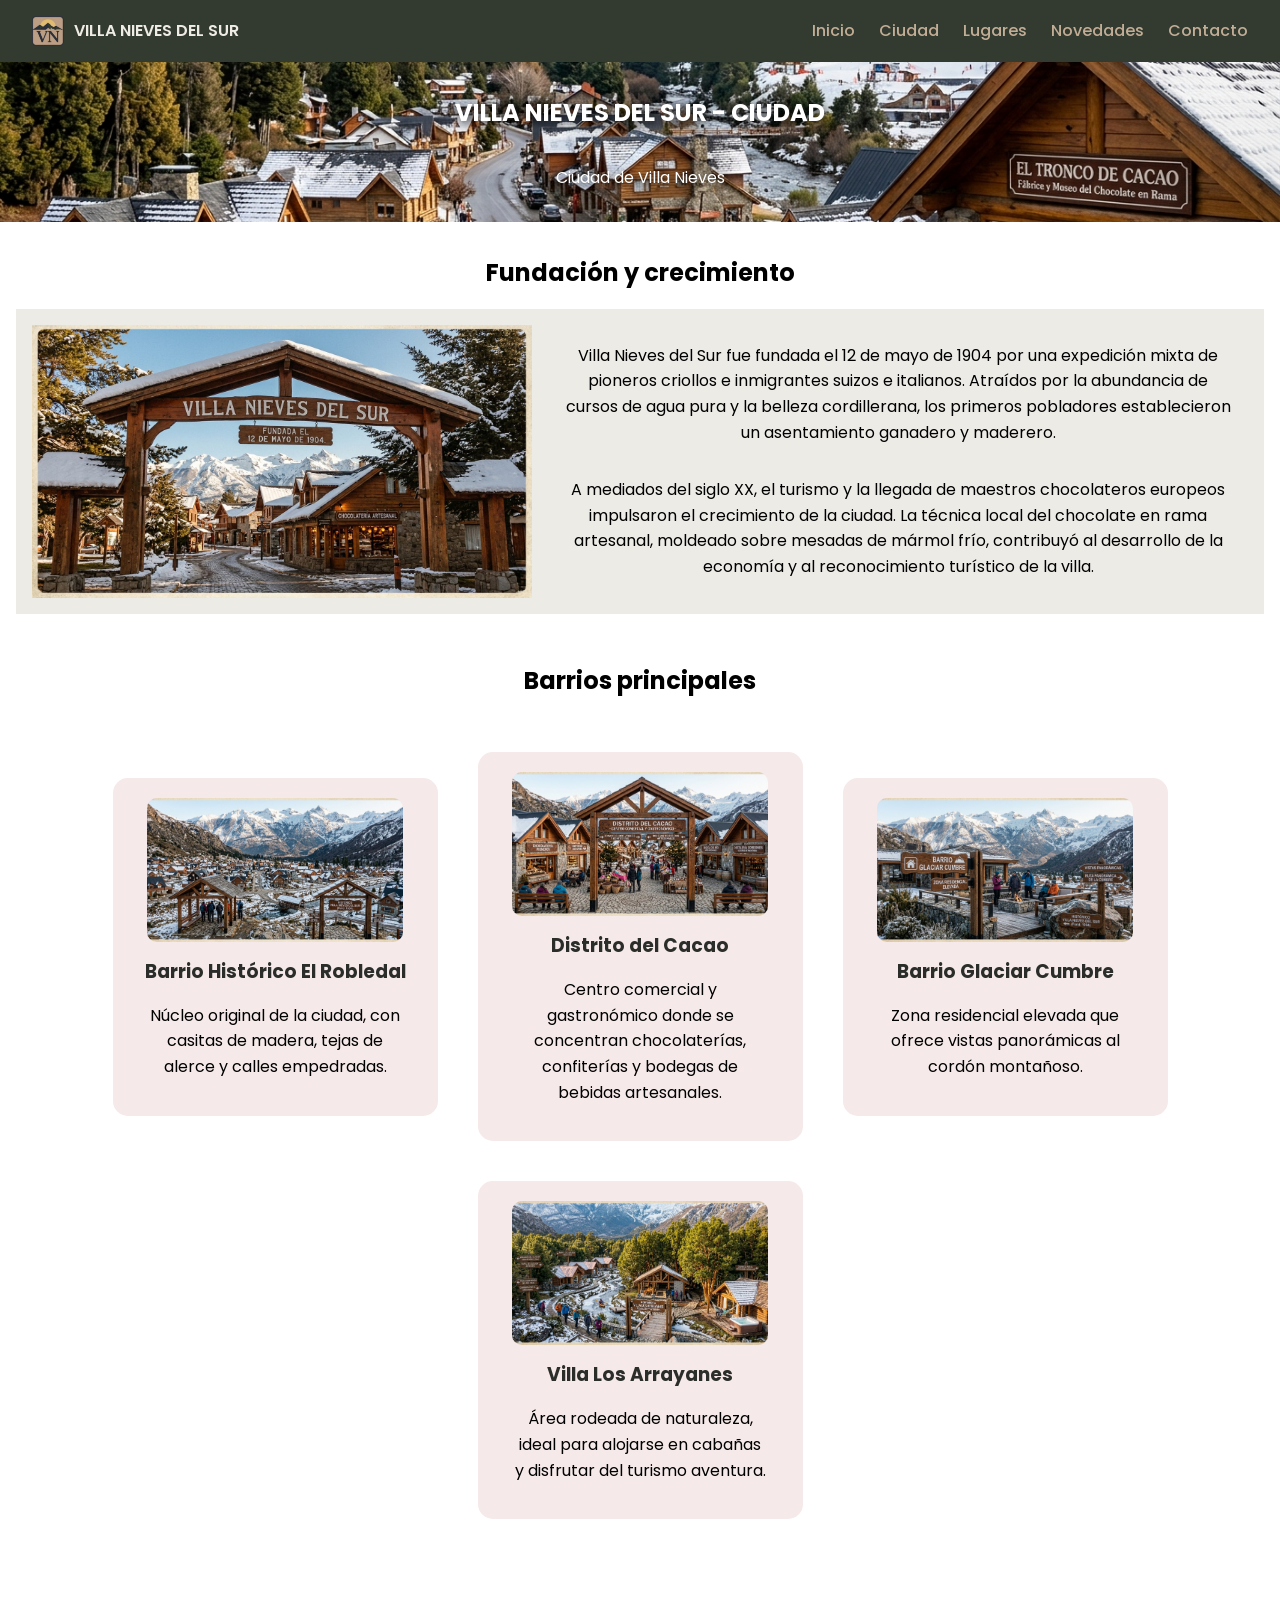
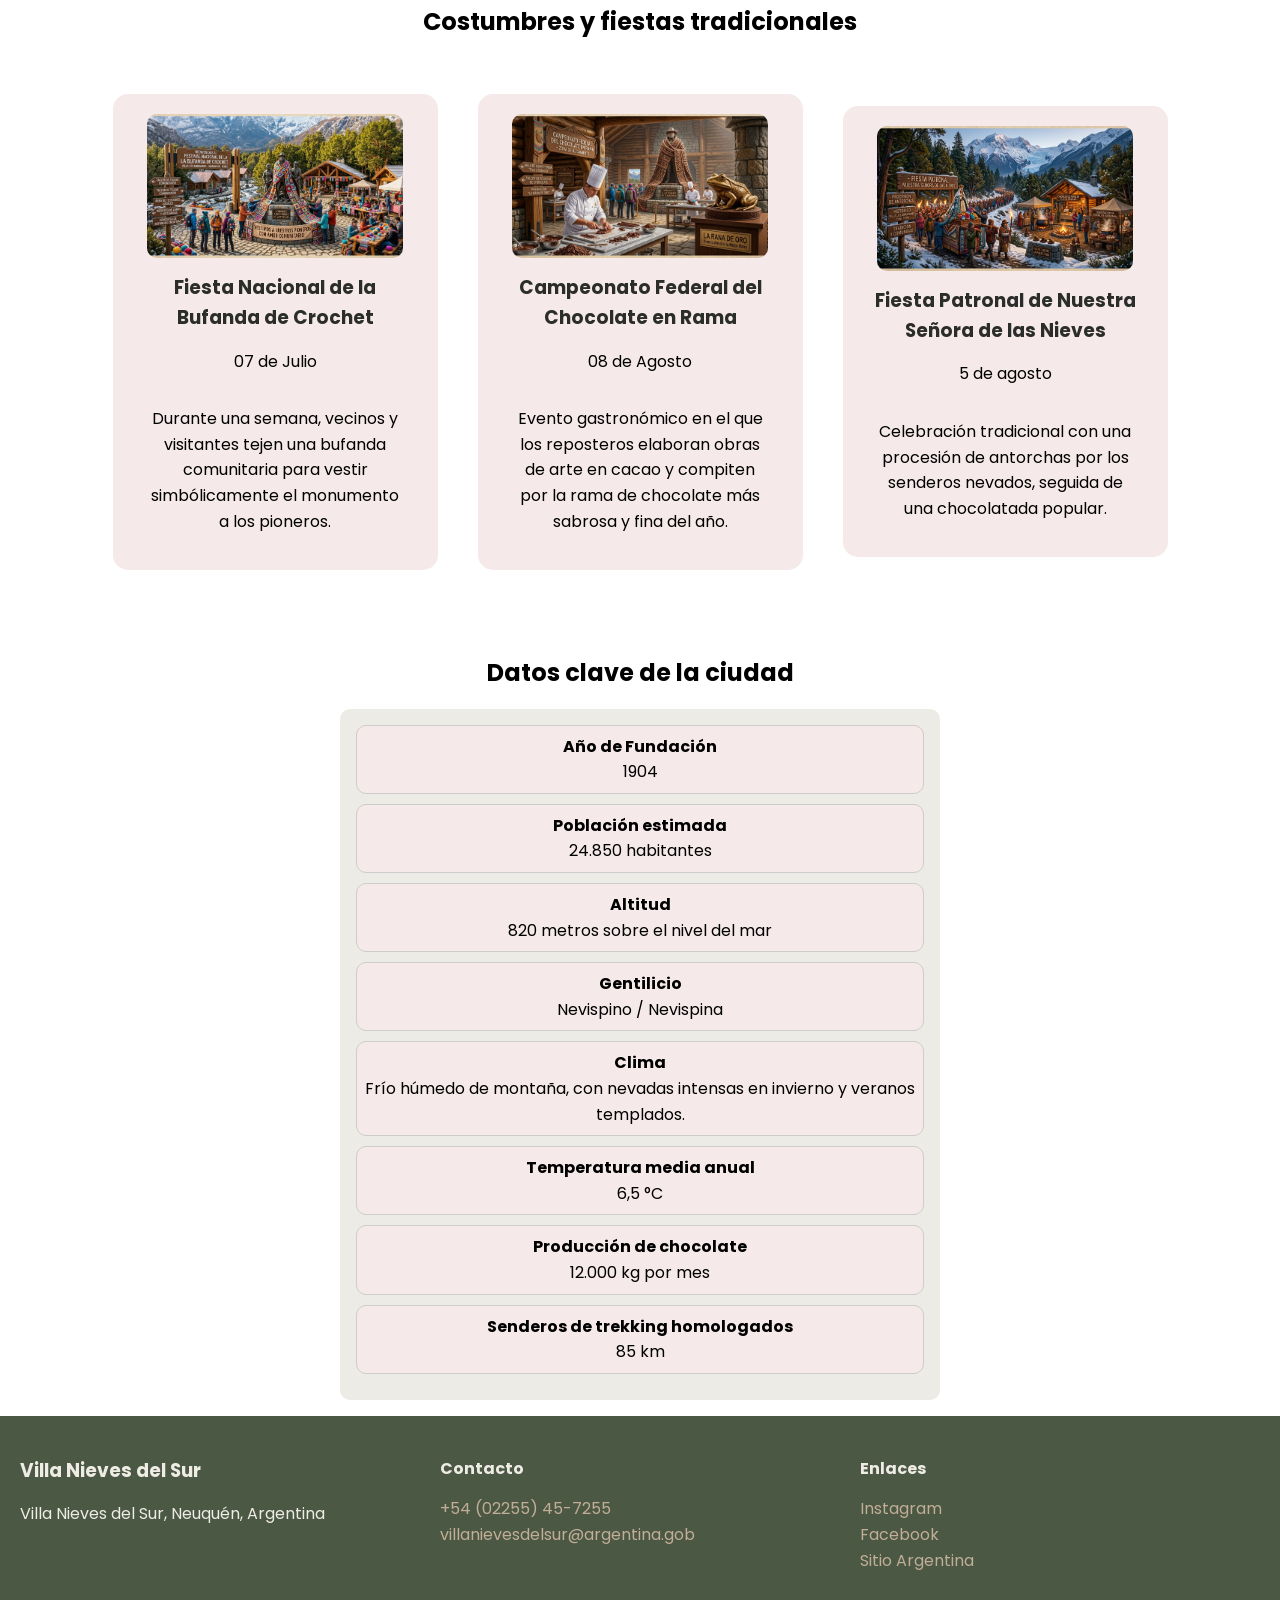
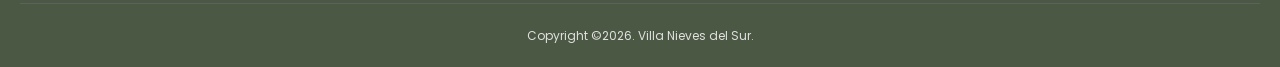
==== ciudad.html @ 4f41c204 "feat:Modifique datos de la ciudad la semantica y agregue estilos de las tarjetas" ====
<!DOCTYPE html>
<html lang="es">
<head>
    <meta charset="UTF-8">
    <meta name="viewport" content="width=device-width, initial-scale=1.0">
    <meta name="description" content="Villa Nieves del Sur">
    <link rel="stylesheet" href="css/style.css">
    <link rel="shortcut icon" href="img/villa-nieves-logo.png" type="image/x-icon">
    <title>Villa Nieves del Sur - Ciudad</title>
</head>
<body>
    <header>
        <!-- Logo container -->
        <div class="logo-container">
            <img src="img/villa-nieves-logo.png" alt="Logo oficial de Villa Nieves del Sur" class="logo-img">    
            <a href="index.html" class="logo-link">VILLA NIEVES DEL SUR</a>
        </div>
        <!--Botón para menu hamburger responsive-->
        <div class="hamburger" id="hamburger" aria-label="Abrir menú" role="button" aria-expanded="false" tabindex="0">
            <span class="bar"></span>
            <span class="bar"></span>
            <span class="bar"></span>
        </div>
        <!-- Menú navegación -->
        <nav class="nav-menu" id="nav-menu">
            <ul class="nav-items">
                <li class="nav-item"><a class="nav-link" href="index.html">Inicio</a></li>
                <li class="nav-item"><a class="nav-link" href="ciudad.html">Ciudad</a></li>
                <li class="nav-item"><a class="nav-link" href="lugares.html">Lugares</a></li>
                <li class="nav-item"><a class="nav-link" href="novedades.html">Novedades</a></li>
                <li class="nav-item"><a class="nav-link" href="contacto.html">Contacto</a></li>
            </ul>
        </nav>
    </header>
    <main>
        <section class="principal">
            <h1>VILLA NIEVES DEL SUR - CIUDAD</h1>
            <p>Ciudad de Villa Nieves</p>
        </section>
              <section id="ciudad" class="ciudad">
            <h2>Fundación y crecimiento</h2>
            <section class="slide-ciudad">
                 <img src="img/ciudad/Bienvenido-a-villa-nieves.jpeg" alt="Entrada a Villa Nieves del Sur con cartel de bienvenida y paisaje nevado de montaña">
              
                    <article class="textos-ciudad">
                        <p> Villa Nieves del Sur fue fundada el 12 de mayo de 1904
                        por una expedición mixta de pioneros criollos e
                        inmigrantes suizos e italianos. Atraídos por la
                        abundancia de cursos de agua pura y la belleza
                        cordillerana, los primeros pobladores establecieron
                        un asentamiento ganadero y maderero.
                        
                        </p>

                        <p>  A mediados del siglo XX, el turismo y la llegada de
                        maestros chocolateros europeos impulsaron el crecimiento
                        de la ciudad. La técnica local del chocolate en rama
                        artesanal, moldeado sobre mesadas de mármol frío,
                        contribuyó al desarrollo de la economía y al
                        reconocimiento turístico de la villa.
                        
                        </p>
                    </article>


            </section>
           
             
        </section>

        <section id="lugares" class="lugares">
            <h2>Barrios principales</h2>
            <section class="atractivos-container">
                    <article class="tarjeta-atractivo">
                        <img src="img/ciudad/Barrio-Historico-El-Robledal.jpeg">
                    
                                    <h3>Barrio Histórico El Robledal</h3>

                                    <p>
                                        Núcleo original de la ciudad, con casitas de madera,
                                        tejas de alerce y calles empedradas.
                                    </p>
                                    
                                </article>

                                <article class="tarjeta-atractivo">
                                    <img src="img/ciudad/Distrito-Del-Cacao.jpeg">
                                    <h3>Distrito del Cacao</h3>
                                
                                    <p>
                                        Centro comercial y gastronómico donde se concentran
                                        chocolaterías, confiterías y bodegas de bebidas
                                        artesanales.
                                    </p>
                                    
                                </article>
                                <article class="tarjeta-atractivo">
                                     <img src="img/ciudad/Barrio-Glaciar-Cumbre.jpeg">
                                                <h3>Barrio Glaciar Cumbre</h3>
                                                <p>
                                                    Zona residencial elevada que ofrece vistas
                                                    panorámicas al cordón montañoso.
                                                </p>
                                               
                                            </article>

                                            <article class="tarjeta-atractivo">
                                                <img src="img/ciudad/Villa-los-Arrayanes.jpeg">
                                                <h3>Villa Los Arrayanes</h3>
                                                <p>
                                                    Área rodeada de naturaleza, ideal para alojarse
                                                    en cabañas y disfrutar del turismo aventura.
                                                </p>
                                                
                                            </article>
            </section>

            

           
        </section>

        <section id="eventos" class="eventos">
            <h2>Costumbres y fiestas tradicionales</h2>
            <section class="atractivos-container">
                 <article class="tarjeta-atractivo">
                <img src="img/ciudad/Festival-de-la-bufanda.jpeg" alt="Fiesta de la bufanda">
                <h3>Fiesta Nacional de la Bufanda de Crochet</h3>
                <p><time datetime="2026-07">07 de Julio</time></p>
                <p>
                    Durante una semana, vecinos y visitantes tejen
                    una bufanda comunitaria para vestir simbólicamente
                    el monumento a los pioneros. </p>
                    
            </article>

            <article class="tarjeta-atractivo">
                <img src="img/ciudad/Campeonato-del-chocolate-en-rama.jpeg" alt="Campeonato Federal Del Chocolate en Rama">
                <h3>Campeonato Federal del Chocolate en Rama</h3>
                <p><time datetime="2026-08"> 08 de Agosto</time></p>
                <p>
                    Evento gastronómico en el que los reposteros
                    elaboran obras de arte en cacao y compiten por
                    la rama de chocolate más sabrosa y fina del año.
                </p>
                
            </article>

            <article class="tarjeta-atractivo">
                <img src="img/ciudad/Fiesta-Patronal-de-Nuestras-Señoras-de-las-Nieves.jpeg" alt="Fiesta Patronal de Nuestra Señora">
                <h3>Fiesta Patronal de Nuestra Señora de las Nieves</h3>
                <p><time datetime="2026-08-05">5 de agosto</time></p>
                <p>
                    Celebración tradicional con una procesión de
                    antorchas por los senderos nevados, seguida
                    de una chocolatada popular.
                </p>
                
            </article>


            </section>


           
        </section>

        <section class="datos-clave">
            <h2>Datos clave de la ciudad</h2>
            <section class="datos-container">

                     <dl class="datos">
                
                <div class="dato-importante">
                    <dt><strong>Año de Fundación</strong></dt>
                    <dd>1904</dd>
                </div>

                <div class="dato-importante">
                    <dt><strong>Población estimada</strong></dt>
                    <dd>24.850 habitantes</dd>
                </div>

                <div class="dato-importante">
                    <dt><strong>Altitud</strong></dt>
                    <dd>820 metros sobre el nivel del mar</dd>
                </div>

                <div class="dato-importante">
                 <dt><strong>Gentilicio</strong></dt>
                 <dd>Nevispino / Nevispina</dd>    
                </div>

                <div class="dato-importante">
                     <dt><strong>Clima</strong></dt>
                     <dd>Frío húmedo de montaña, con nevadas intensas
                    en invierno y veranos templados.</dd>
                </div>
                 <div class="dato-importante">
                     <dt><strong>Temperatura media anual</strong></dt>
                     <dd>6,5 °C</dd>
                 </div>

                 <div class="dato-importante">
                     <dt><strong>Producción de chocolate</strong></dt>
                     <dd>12.000 kg por mes</dd>
                 </div>
                
                 <div class="dato-importante"> 
                    <dt><strong>Senderos de trekking homologados</strong></dt>
                    <dd>85 km</dd>
                 </div>
                
            </dl>

            </section>

           
        </section>
       
    </main>
 <footer class="footer-moderno">
    <div class="footer-container">
        <!-- Columna 1: Nombre y Ubicación -->
        <div class="footer-col">
        <h3>Villa Nieves del Sur</h3>
        <p> Villa Nieves del Sur, Neuquén, Argentina</p>
        </div>

        <!-- Columna 2: Contacto -->
        <div class="footer-col">
        <h4>Contacto</h4>
        <p><a href="tel:+5402255457255">+54 (02255) 45-7255</a></p>
        <p><a href="mailto:villanievesdelsur@argentina.gob" class="btn-mail">villanievesdelsur@argentina.gob</a></p>
        </div>

        <!-- Columna 3: Enlaces externos y Redes -->
        <div class="footer-col">
        <h4>Enlaces</h4>
        <p><a href="https://www.instagram.com/villa-nieves-del-sur" target="_blank" rel="noopener noreferrer">Instagram</a></p>
        <p><a href="https://www.facebook.com/villa-nieves-del-sur" target="_blank" rel="noopener noreferrer">Facebook</a></p>
        <p><a href="https://www.argentina.gob.ar/" target="_blank" rel="noopener noreferrer">Sitio Argentina</a></p>
        </div>
    </div>

    <!-- Barra Copyright -->
    <div class="footer-bottom">
        <small class="footer-copyright">Copyright ©2026. Villa Nieves del Sur.</small>
    </div>
</footer>
    <script src="js/hamburger-menu.js"></script>
</body>
</html>
---- css/style.css ----
/* Estilos base */
@import url('https://fonts.googleapis.com/css2?family=Poppins:ital,wght@0,100;0,200;0,300;0,400;0,500;0,600;0,700;0,800;0,900;1,100;1,200;1,300;1,400;1,500;1,600;1,700;1,800;1,900&display=swap');

:root {
  /* Marca y Estructura */
  --color-primario: #4A5844;
  --header-footer-bg: #333B30;
  --header-footer-texto: #EFECE6;
  --nav-texto: #C2AD96;

  /* Fondos generales */
  --bg-principal: #F6F5F2;
  --bg-secundario: #ECEBE6;
  --bg-tarjeta-atractivo:#F5E9E9;

  /* Textos */
  --textos-primario-oscuro: #2B2D2A;
  --textos-primario-claro: #D96B27;
  --textos-secundario-oscuro: #5E615B;
  --textos-footer-gris: #E0DFDE;

  /* Colores Hover */
  --text-hover-soft: #C87D55;
  --text-hover-strong: #D96B27;
  --background-color-opacity: rgba(142, 142, 142, 0.504);

  /* Fuentes */
  --fuente-principal: 'Poppins', sans-serif;
}

* {
  margin: 0;
  padding: 0;
  box-sizing: border-box;
  scroll-behavior: smooth;
}

body {
  font-family: var(--fuente-principal);
  font-size: 16px;
  line-height: 1.6;
  margin: 0 auto;
}

a {
  text-decoration: none;
}

/* Estilos Header */
header {
  display: flex;
  flex-direction: row;
  justify-content: space-between;
  align-items: center;
  background-color: var(--header-footer-bg);
  padding: 1rem 2rem;
  color: var(--header-footer-texto);
  position: relative;
  z-index: 100;
}

.logo-container {
  display: flex;
  flex-direction: row;
  justify-content: center;
  align-items: center;
  gap: 10px;
}

.logo-img {
  max-width: 32px;
  max-height: 32px;
}

.logo-link {
  color: #EFECE6;
  font-weight: 600;
}

nav ul li {
  list-style-type: none;
}

nav ul {
  display: flex;
  flex-direction: row;
  justify-content: center;
  align-items: center;
  gap: 1.5rem;
}

.nav-link {
  color: var(--nav-texto);
  font-weight: 500;
  transition: color ease-in-out 0.3s;
}

.nav-link:hover {
  color: var(--text-hover-strong);
}

/* Botón Hamburguesa Estilos Generales */
.hamburger {
  display: none;
  flex-direction: column;
  justify-content: space-between;
  width: 30px;
  height: 21px;
  background: transparent;
  border: none;
  cursor: pointer;
  padding: 0;
  z-index: 101;
}

.hamburger .bar {
  height: 3px;
  width: 100%;
  background-color: var(--header-footer-texto);
  border-radius: 10px;
  transition: all 0.3s ease-in-out;
}

/* Estilos secciones */
section {
  padding: 1rem;
}

section h1, section h2, section p {
  text-align: center;
  padding: 1rem;
}

.principal {
  background-image: url("../img/ciudad/villa-nieves-centro.jpeg");
  background-position: center;
  background-size: cover;
  color: var(--nav-texto);
  text-align: center;
}

.principal h1, 
.principal p {
  color: #ffffff;
  text-shadow: 2px 2px 8px rgba(0, 0, 0, 0.8), 
               0px 0px 20px rgba(0, 0, 0, 0.6);
}

main img {
  max-width: 500px;
}

/* Estilos resto equipo*/

/*-------- ACA van los estilos que falten -------------*/

/*Estilos Index - Presentación*/

.presentacion-container {
  padding: 1.5rem;
  background-color: var(--bg-primario);
  border: 1px solid #ccc;
  border-radius: 10px;
  display: flex;
  flex-direction: column;
  gap: 2rem;
}

.slide-presentacion {
  display: flex;
  flex-direction: row;
  justify-content: center;
  align-items: center;
  gap: 1.5rem;
  padding:2rem;
  background-color:var(--bg-secundario);
  border-radius: 10px;
}

.textos-slide {
  width: 50%;
}

.textos-slide h3 {
  text-align:center;
  margin-top: 0;
  margin-bottom: 0.5rem;
  color: var(--nav-texto);
}
.parrafos-slide > p{
   line-height: 1.5;
  padding:5px;
  margin:0;
}

.fig-slide {
  width: 50%;
  margin: 0;
}

.imagen-slide {
  width: 100%;
  aspect-ratio: 16 / 9; /* Mantiene la imagen apaisada / 1/1 cuadrada */
  object-fit: cover;   /* Evita que la imagen se deforme */
  border-radius: 15px;
}

.tags-presentacion {
  display: flex;
  justify-content: center;
  gap: 0.5rem;
  flex-wrap: wrap;
  margin-top: 10px;
}

.tag {
  background-color: #e0f2fe;
  color: #0284c7;
  padding: 0.3rem 0.6rem;
  border-radius: 20px;
  font-size: 0.85rem;
  font-weight: bold;
}

/*Estilos Index - Atractivos*/

.atractivos-container{
  display: flex;
  flex-direction: row;
  justify-content: center;
  align-items: center;
  flex-wrap: wrap;
  padding:1rem;
}

.tarjeta-atractivo{
    display:flex;
    flex-direction: column;
    justify-content: flex-start;
    align-items: center;
    width:25%;
    min-width: 325px;
    aspect-ratio: 1/1;
    background-color:var(--bg-tarjeta-atractivo);
    margin:1.25rem;
    transition: transform 0.3s ease;
    text-align: center;
    align-content:normal;
    padding:20px;
    border-radius:15px;
}

.tarjeta-atractivo img{
  max-width: 90%;
  object-fit: cover;
  aspect-ratio: 16/9;
  margin-bottom: 15px;
  border-radius: 10px;
}

.tarjeta-atractivo h3{
  color: var(--textos-primario-oscuro);
}

.tarjeta-atractivo:hover{
    transform: scale(1.05);
    box-shadow: rgba(0, 0, 0, 0.35) 0px 5px 15px;
}

.newsletter{
  padding: 1rem;
}

.newsletter-form{
  padding:2rem;
  margin: 0 auto;
  display: flex;
  flex-direction: column;
  justify-content: center;
  align-items: center;
  background-color: var(--bg-secundario);
  max-width: 600px;
  gap: 1rem;
  border:1px solid #ccc;
  border-radius: 10px;
}

.form-news-item{
  display: flex;
    flex-direction: row;
    justify-content:space-evenly;
    align-items: center;
    width: 100%;
    gap: 1rem;

}

.form-news-item input{
  height: 32px;
  width: 70%;
  font-family: var(--fuente-principal);
}

.newsletter-form button{
  background-color: var(--text-hover-strong);
  border: 1px solid var(--text-hover-strong);
  padding: 8px 45px;
  border-radius: 4px;
  color: var(--bg-principal);
  font-family: var(--fuente-principal);
  font-size: 14px;
}


#adicional {  
  background-color: #f4f6f8;
  border-left: 5px solid #2c3e50;

  border-radius: 6px;
}

#adicional h2 {
  font-size: 16px;
  color: #7f8c8d;
  text-transform: uppercase;
}

#adicional p {
  font-size: 18px;
  color: #2c3e50;
  font-style: italic;
  line-height: 1.5;
  margin: 0;
}
/*----estilos ciudad----*/
.slide-ciudad{
  padding:1rem;
  background-color: var(--bg-secundario);
  display:flex;
  flex-direction:row;
  justify-content:center;
  align-items:center;
  gap: 1rem;
}

.datos-container{
  padding: 1rem;
  background-color: var(--bg-secundario);
  text-align: center;
  margin:0 auto;
  border-radius:10px;
  max-width: 600px;
}
.dato-importante{
  padding:0.5rem;
  background-color: var(--bg-tarjeta-atractivo);
  border: 1px solid #ccc;
  border-radius: 10px;
  margin-bottom: 10px;
}

/* ------- ESTILOS CONTACTO ------- */

.main-div-section-aside {
  display: flex;
  padding: 40px 50px 10px 50px;
  column-gap: 60px;
}

.main-title-div {
  display: flex;
  justify-content: center;
  align-items: center;
}

.main-title-div .--title {
  background-color: var(--background-color-opacity);
}

.main-div-section-aside h2 {
  color: var(--textos-primario-oscuro);
  text-align: left;
  padding: 0;
  margin-bottom: 10px;
}

.main-div-section-aside ul {
  padding-left: 35px;
}

.main-div-section-aside main {
  flex: 1;
  min-width: 0;
}

.main-div-section-aside a {
  color: var(--textos-primario-claro);
  overflow-wrap: anywhere;
}

.main-div-section-aside a:hover {
  color: var(--text-hover-soft);
}

.main-div-section-aside .aside-container {
  background-color: var(--bg-secundario);
  padding: 25px 30px;
  border-radius: 10px;
  height: fit-content;
}

.main-div-section-aside .aside-container h3 {
  font-size: 20px;
  margin-bottom: 10px;
}

.section-container {
  background-color: var(--bg-secundario);
  padding: 25px 30px;
  border-radius: 10px;
  margin-bottom: 25px;
}

.section-contacto {
  display: flex;
  justify-content: center;
  margin-bottom: 90px;
}

.section-contacto .form-wrapper {
  background-color: var(--bg-secundario);
  border-radius: 10px;
  padding: 20px 70px 50px 70px;
}

.section-contacto form {
  display: flex;
  flex-direction: column;
}

.section-contacto form label {
  font-size: 13px;
}

.section-contacto form input {
  height: 32px;
  font-family: var(--fuente-principal);
  margin-bottom: 15px;
}

.section-contacto form input:focus-visible {
  outline: none;
  border: 1px solid var(--text-hover-soft);
}

.section-contacto form textarea:focus-visible {
  outline: none;
  border: 1px solid var(--text-hover-soft);
}

.section-contacto form textarea {
  width: 100%;
  max-width: 100%;
}

.section-contacto form textarea::placeholder {
  font-family: var(--fuente-principal);
}

.section-contacto form .button-wrapper {
  display: flex;
  justify-content: center;
  margin-top: 25px;
}

.section-contacto form .button-wrapper button {
  background-color: var(--text-hover-strong);
  border: 1px solid var(--text-hover-strong);
  padding: 8px 45px;
  border-radius: 4px;
  color: var(--bg-principal);
  font-family: var(--fuente-principal);
  font-size: 14px;
}

.section-contacto form .button-wrapper button:hover {
  background-color: var(--text-hover-soft);
  border: 1px solid var(--text-hover-soft);
}


/* ----- ESTILOS FOOTER ----- */

.footer-moderno {
  background-color: var(--color-primario);
  color: var(--header-footer-texto);
  padding: 40px 20px 0 20px;
  font-family: var(--fuente-principal);
}

.footer-container {
  display: flex;
  flex-wrap: wrap;
  justify-content: space-between;
  gap: 20px;
  margin: 0 auto;
}

.footer-col {
  flex: 1;
  min-width: min(250px, 100%);
}

.footer-col a {
  overflow-wrap: anywhere;
}

.footer-col h3, .footer-col h4 {
  color: var(--header-footer-texto);
  margin-bottom: 15px;
}

.footer-col a {
  color: var(--nav-texto);
  text-decoration: none;
  transition: color 0.3s;
}

.footer-col a:hover {
  color: var(--text-hover-strong);
}

.footer-bottom {
  border-top: 1px solid var(--textos-secundario-oscuro);
  margin-top: 30px;
  padding: 20px 0;
  text-align: center;
  font-size: 0.9em;
  color: var(--textos-secundario-oscuro);
}

.footer-bottom small {
  color: var(--textos-footer-gris);
}

/* Responsive / Media queries */

@media (max-width: 768px) {

  header {
    flex-direction: row;
    justify-content: space-between;
    align-items: center;
  }

  .hamburger {
    display: flex;
  }


  /* Ocultar el menú por defecto y posicionarlo desplegable */
  .nav-menu {
    position: absolute;
    top: 100%;
    left: -100%;
    width: 100%;
    background-color: var(--header-footer-bg);
    transition: left 0.3s ease-in-out;
    box-shadow: 0 4px 6px rgba(0,0,0,0.1);
  }

  .nav-menu ul {
    flex-direction: column;
    align-items: center;
    padding: 2rem 0;
    gap: 1.5rem;
  }

  /* Mostrar menú */
  .nav-menu.active {
    left: 0;
  }

  /* Animación del botón en la cruz (X) */
  .hamburger.active .bar:nth-child(1) {
    transform: translateY(9px) rotate(45deg);
  }
  .hamburger.active .bar:nth-child(2) {
    opacity: 0;
  }
  .hamburger.active .bar:nth-child(3) {
    transform: translateY(-9px) rotate(-45deg);
  }

/*-------- ACA van los estilos que falten responsives -------------*/

  /* Estilos index - Presentación */
  .slide-presentacion {
    flex-direction: column;
  }

  .textos-slide,
  .fig-slide {
    width: 100%;
  }

  .presentacion-container {
    padding: 1rem;
  }

 /* Estilos index - Atractivos y Newsletter */

  .footer-container {
    flex-direction: column;
    justify-content: center;
    align-items: center;
    text-align: center;
  }

  .form-news-item{
    display: flex;
    flex-direction: column;
    justify-content:center;
    align-items: center;
    width: 90%;
    gap: 0.35rem;
}

  .form-news-item input{
    height: 32px;
    width: 100%;
    font-family: var(--fuente-principal);
  }

}


@media screen and (max-width: 1126px) {
  .principal.--contacto {
    padding: 0;
  }
  .main-title-div .--title {
    font-size: 10px;
  }
  .main-div-section-aside h2 {
    font-size: 18px;
    line-height: 20px;
    text-align: center;
  }
  .main-div-section-aside ul {
    font-size: 14px;
    line-height: 20px;
    padding-left: 10px;
  }

  .main-div-section-aside {
    flex-direction: column;
    justify-content: center;
    column-gap: 0;
    row-gap: 20px;
    padding-left: 20px;
    padding-right: 20px;
  }

  .main-div-section-aside .aside-container h3 {
    font-size: 18px;
    margin-bottom: 20px;
  }

  .section-contacto .form-wrapper {
    padding: 10px 30px 20px 30px;
  }

  .section-contacto h2 {
    font-size: 18px;
  }

  .aside-container {
    display: flex;
    flex-direction: column;
    align-items: center;
  }

  .aside-container h3 {
    font-size: 18px;
    line-height: 20px;
    text-align: center;
    margin-bottom: 20px;
  }

  .aside-container iframe {
    width: 100%;
    max-width: 600px;
    height: 300px;
  }
}
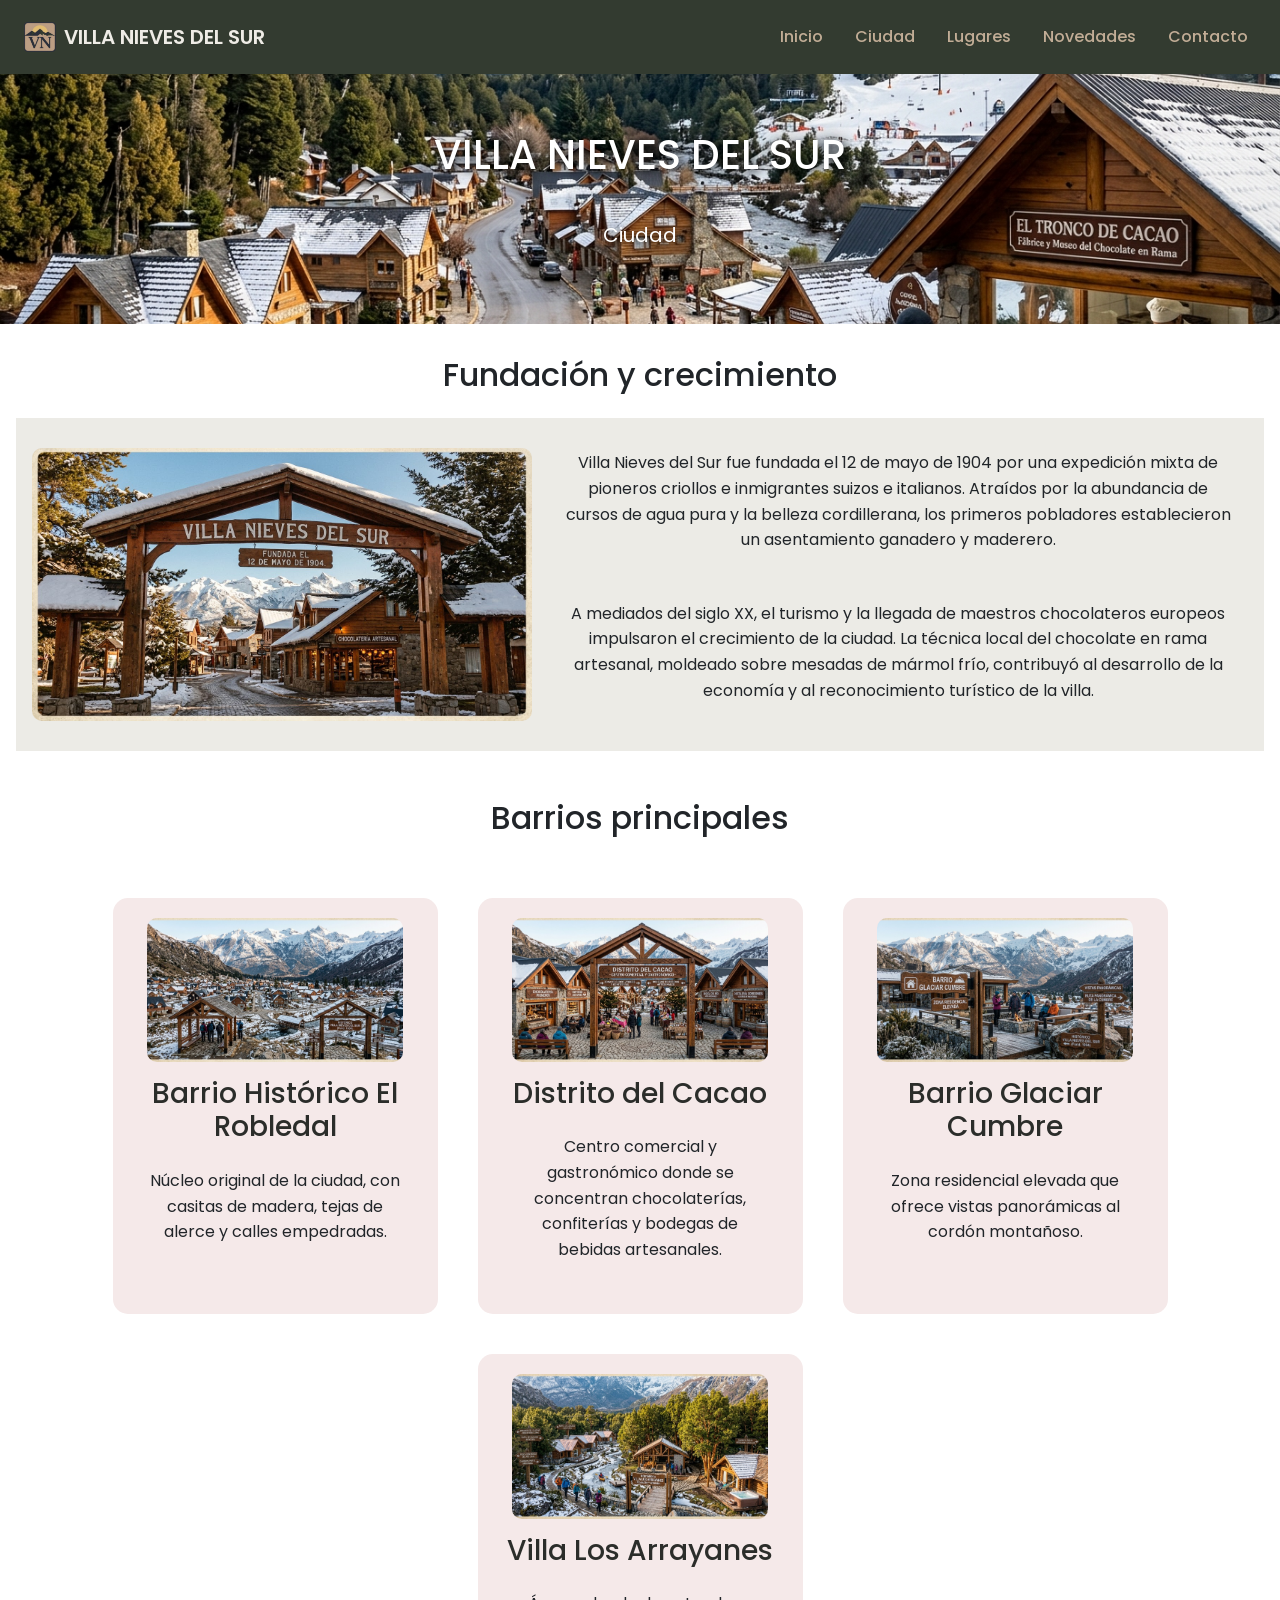
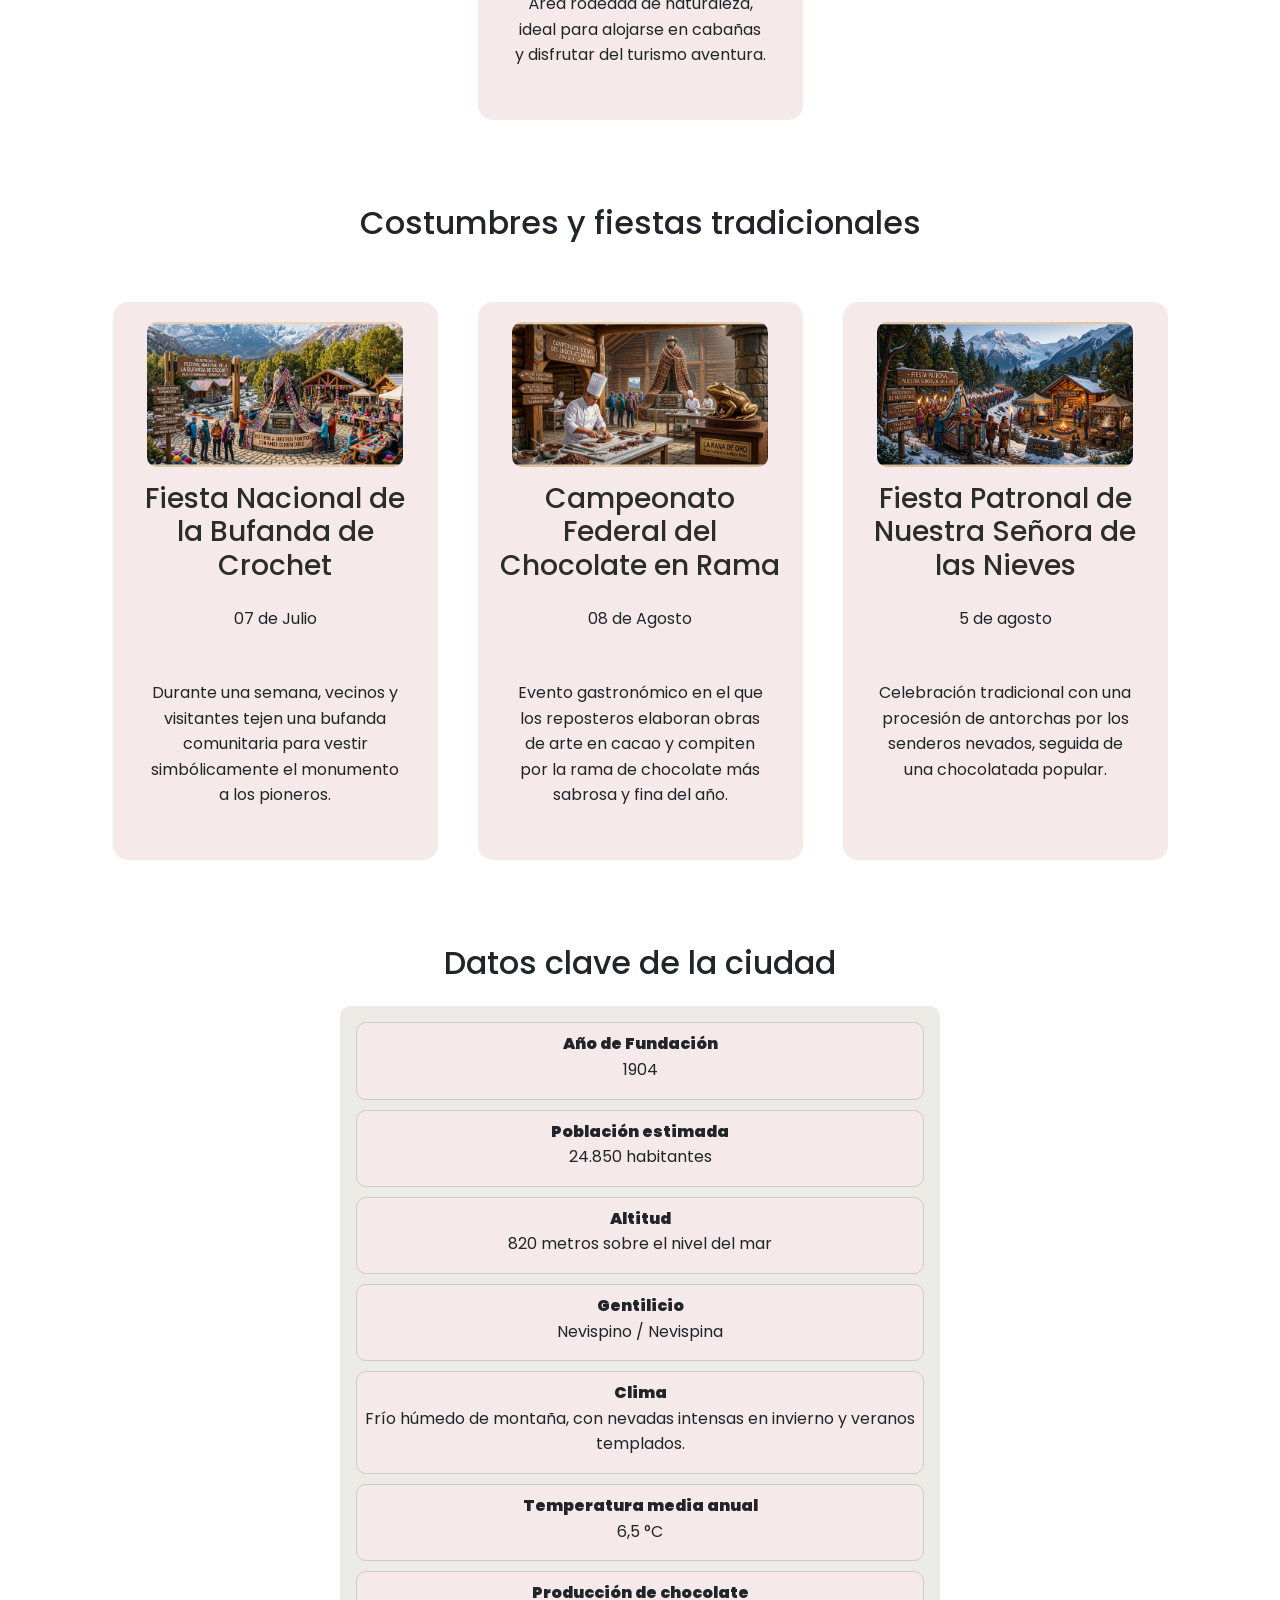
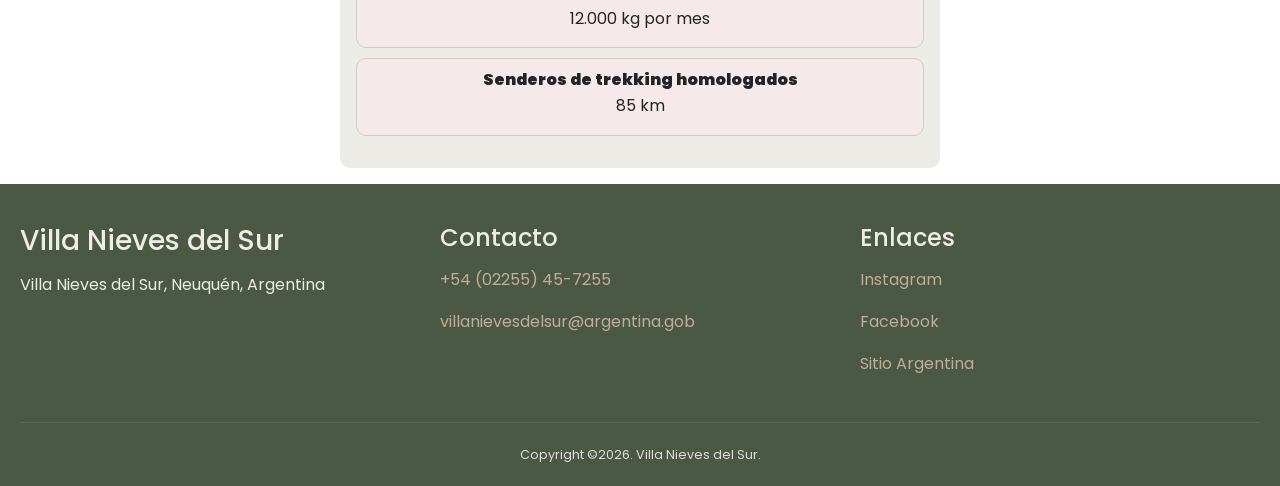
==== commit 19cb01e8: "fix/feat: 1) Se reemplaza Menú Hamburger anterior con JS utilizando Componente de Bootstrap, añadien" ====
--- a/ciudad.html
+++ b/ciudad.html
@@ -4,43 +4,52 @@
     <meta charset="UTF-8">
     <meta name="viewport" content="width=device-width, initial-scale=1.0">
     <meta name="description" content="Villa Nieves del Sur">
+    <link rel="shortcut icon" href="img/villa-nieves-logo.png" type="image/x-icon">
+    <link href="https://cdn.jsdelivr.net/npm/bootstrap@5.3.8/dist/css/bootstrap.min.css"
+    rel="stylesheet">
+    <link rel="preconnect" href="https://fonts.googleapis.com">
+    <link rel="preconnect" href="https://fonts.gstatic.com" crossorigin>
+    <link href="https://fonts.googleapis.com/css2?family=Poppins:ital,wght@0,100;0,200;0,300;0,400;0,500;0,600;0,700;0,800;0,900;1,100;1,200;1,300;1,400;1,500;1,600;1,700;1,800;1,900&display=swap" rel="stylesheet">
     <link rel="stylesheet" href="css/style.css">
-    <link rel="shortcut icon" href="img/villa-nieves-logo.png" type="image/x-icon">
     <title>Villa Nieves del Sur - Ciudad</title>
 </head>
 <body>
-    <header>
-        <!-- Logo container -->
-        <div class="logo-container">
-            <img src="img/villa-nieves-logo.png" alt="Logo oficial de Villa Nieves del Sur" class="logo-img">    
-            <a href="index.html" class="logo-link">VILLA NIEVES DEL SUR</a>
-        </div>
-        <!--Botón para menu hamburger responsive-->
-        <div class="hamburger" id="hamburger" aria-label="Abrir menú" role="button" aria-expanded="false" tabindex="0">
-            <span class="bar"></span>
-            <span class="bar"></span>
-            <span class="bar"></span>
-        </div>
-        <!-- Menú navegación -->
-        <nav class="nav-menu" id="nav-menu">
-            <ul class="nav-items">
-                <li class="nav-item"><a class="nav-link" href="index.html">Inicio</a></li>
-                <li class="nav-item"><a class="nav-link" href="ciudad.html">Ciudad</a></li>
-                <li class="nav-item"><a class="nav-link" href="lugares.html">Lugares</a></li>
-                <li class="nav-item"><a class="nav-link" href="novedades.html">Novedades</a></li>
-                <li class="nav-item"><a class="nav-link" href="contacto.html">Contacto</a></li>
-            </ul>
+    <header id="header">
+        <nav class="navbar navbar-expand-lg custom-navbar">
+            <div class="container-fluid justify-content-between align-items-center px-4 py-2">
+                
+                <a class="navbar-brand d-flex align-items-center gap-2 text-decoration-none" href="index.html">
+                    <img src="img/villa-nieves-logo.png" alt="Logo oficial de Villa Nieves del Sur" class="custom-logo-img">
+                    <span class="logo-link custom-logo-link">VILLA NIEVES DEL SUR</span>
+                </a>
+
+                <button class="navbar-toggler border-0 shadow-none" type="button" data-bs-toggle="collapse" data-bs-target="#navbarNavAltMarkup" aria-controls="navbarNavAltMarkup" aria-expanded="false" aria-label="Abrir menú">
+                    <span class="navbar-toggler-icon"></span>
+                </button>
+
+                <div class="collapse navbar-collapse flex-grow-0" id="navbarNavAltMarkup">
+                    <ul class="navbar-nav align-lg-items-center gap-lg-3 text-center py-3 py-lg-0">
+                        <li class="nav-item"><a class="nav-link custom-nav-link" href="index.html">Inicio</a></li>
+                        <li class="nav-item"><a class="nav-link custom-nav-link" href="ciudad.html">Ciudad</a></li>
+                        <li class="nav-item"><a class="nav-link custom-nav-link" href="lugares.html">Lugares</a></li>
+                        <li class="nav-item"><a class="nav-link custom-nav-link" href="novedades.html">Novedades</a></li>
+                        <li class="nav-item"><a class="nav-link custom-nav-link" href="contacto.html">Contacto</a></li>
+                    </ul>
+                </div>
+            </div>
         </nav>
     </header>
     <main>
-        <section class="principal">
-            <h1>VILLA NIEVES DEL SUR - CIUDAD</h1>
-            <p>Ciudad de Villa Nieves</p>
-        </section>
-              <section id="ciudad" class="ciudad">
-            <h2>Fundación y crecimiento</h2>
-            <section class="slide-ciudad">
-                 <img src="img/ciudad/Bienvenido-a-villa-nieves.jpeg" alt="Entrada a Villa Nieves del Sur con cartel de bienvenida y paisaje nevado de montaña">
+        <section id="principal" class="principal">
+            <div class="textos-principal">
+                <h1>VILLA NIEVES DEL SUR</h1>
+                <p>Ciudad</p>
+            </div>
+        </section>
+        <section id="ciudad" class="ciudad">
+                <h2>Fundación y crecimiento</h2>
+                <div class="slide-ciudad">
+                    <img src="img/ciudad/Bienvenido-a-villa-nieves.jpeg" alt="Entrada a Villa Nieves del Sur con cartel de bienvenida y paisaje nevado de montaña">
               
                     <article class="textos-ciudad">
                         <p> Villa Nieves del Sur fue fundada el 12 de mayo de 1904
@@ -61,16 +70,12 @@
                         
                         </p>
                     </article>
-
-
-            </section>
-           
-             
+                </div>
         </section>
 
         <section id="lugares" class="lugares">
             <h2>Barrios principales</h2>
-            <section class="atractivos-container">
+            <div class="atractivos-container">
                     <article class="tarjeta-atractivo">
                         <img src="img/ciudad/Barrio-Historico-El-Robledal.jpeg">
                     
@@ -113,109 +118,97 @@
                                                 </p>
                                                 
                                             </article>
-            </section>
-
-            
-
-           
+            </div>
+
         </section>
 
         <section id="eventos" class="eventos">
             <h2>Costumbres y fiestas tradicionales</h2>
-            <section class="atractivos-container">
-                 <article class="tarjeta-atractivo">
-                <img src="img/ciudad/Festival-de-la-bufanda.jpeg" alt="Fiesta de la bufanda">
-                <h3>Fiesta Nacional de la Bufanda de Crochet</h3>
-                <p><time datetime="2026-07">07 de Julio</time></p>
-                <p>
-                    Durante una semana, vecinos y visitantes tejen
-                    una bufanda comunitaria para vestir simbólicamente
-                    el monumento a los pioneros. </p>
-                    
-            </article>
-
-            <article class="tarjeta-atractivo">
-                <img src="img/ciudad/Campeonato-del-chocolate-en-rama.jpeg" alt="Campeonato Federal Del Chocolate en Rama">
-                <h3>Campeonato Federal del Chocolate en Rama</h3>
-                <p><time datetime="2026-08"> 08 de Agosto</time></p>
-                <p>
-                    Evento gastronómico en el que los reposteros
-                    elaboran obras de arte en cacao y compiten por
-                    la rama de chocolate más sabrosa y fina del año.
-                </p>
-                
-            </article>
-
-            <article class="tarjeta-atractivo">
-                <img src="img/ciudad/Fiesta-Patronal-de-Nuestras-Señoras-de-las-Nieves.jpeg" alt="Fiesta Patronal de Nuestra Señora">
-                <h3>Fiesta Patronal de Nuestra Señora de las Nieves</h3>
-                <p><time datetime="2026-08-05">5 de agosto</time></p>
-                <p>
-                    Celebración tradicional con una procesión de
-                    antorchas por los senderos nevados, seguida
-                    de una chocolatada popular.
-                </p>
-                
-            </article>
-
-
-            </section>
-
-
-           
+            <div class="atractivos-container">
+                <article class="tarjeta-atractivo">
+                    <img src="img/ciudad/Festival-de-la-bufanda.jpeg" alt="Fiesta de la bufanda">
+                    <h3>Fiesta Nacional de la Bufanda de Crochet</h3>
+                    <p><time datetime="2026-07">07 de Julio</time></p>
+                    <p>
+                        Durante una semana, vecinos y visitantes tejen
+                        una bufanda comunitaria para vestir simbólicamente
+                        el monumento a los pioneros. </p>
+                </article>
+
+                <article class="tarjeta-atractivo">
+                    <img src="img/ciudad/Campeonato-del-chocolate-en-rama.jpeg" alt="Campeonato Federal Del Chocolate en Rama">
+                    <h3>Campeonato Federal del Chocolate en Rama</h3>
+                    <p><time datetime="2026-08"> 08 de Agosto</time></p>
+                    <p>
+                        Evento gastronómico en el que los reposteros
+                        elaboran obras de arte en cacao y compiten por
+                        la rama de chocolate más sabrosa y fina del año.
+                    </p>
+                    
+                </article>
+
+                <article class="tarjeta-atractivo">
+                    <img src="img/ciudad/Fiesta-Patronal-de-Nuestras-Señoras-de-las-Nieves.jpeg" alt="Fiesta Patronal de Nuestra Señora">
+                    <h3>Fiesta Patronal de Nuestra Señora de las Nieves</h3>
+                    <p><time datetime="2026-08-05">5 de agosto</time></p>
+                    <p>
+                        Celebración tradicional con una procesión de
+                        antorchas por los senderos nevados, seguida
+                        de una chocolatada popular.
+                    </p>
+                </article>
+            </div>
+
         </section>
 
         <section class="datos-clave">
             <h2>Datos clave de la ciudad</h2>
-            <section class="datos-container">
-
-                     <dl class="datos">
-                
-                <div class="dato-importante">
-                    <dt><strong>Año de Fundación</strong></dt>
-                    <dd>1904</dd>
-                </div>
-
-                <div class="dato-importante">
-                    <dt><strong>Población estimada</strong></dt>
-                    <dd>24.850 habitantes</dd>
-                </div>
-
-                <div class="dato-importante">
-                    <dt><strong>Altitud</strong></dt>
-                    <dd>820 metros sobre el nivel del mar</dd>
-                </div>
-
-                <div class="dato-importante">
-                 <dt><strong>Gentilicio</strong></dt>
-                 <dd>Nevispino / Nevispina</dd>    
-                </div>
-
-                <div class="dato-importante">
-                     <dt><strong>Clima</strong></dt>
-                     <dd>Frío húmedo de montaña, con nevadas intensas
-                    en invierno y veranos templados.</dd>
-                </div>
-                 <div class="dato-importante">
-                     <dt><strong>Temperatura media anual</strong></dt>
-                     <dd>6,5 °C</dd>
-                 </div>
-
-                 <div class="dato-importante">
-                     <dt><strong>Producción de chocolate</strong></dt>
-                     <dd>12.000 kg por mes</dd>
-                 </div>
-                
-                 <div class="dato-importante"> 
-                    <dt><strong>Senderos de trekking homologados</strong></dt>
-                    <dd>85 km</dd>
-                 </div>
-                
-            </dl>
-
-            </section>
-
-           
+            <div class="datos-container">
+
+                <dl class="datos">
+                    
+                    <div class="dato-importante">
+                        <dt><strong>Año de Fundación</strong></dt>
+                        <dd>1904</dd>
+                    </div>
+
+                    <div class="dato-importante">
+                        <dt><strong>Población estimada</strong></dt>
+                        <dd>24.850 habitantes</dd>
+                    </div>
+
+                    <div class="dato-importante">
+                        <dt><strong>Altitud</strong></dt>
+                        <dd>820 metros sobre el nivel del mar</dd>
+                    </div>
+
+                    <div class="dato-importante">
+                    <dt><strong>Gentilicio</strong></dt>
+                    <dd>Nevispino / Nevispina</dd>    
+                    </div>
+
+                    <div class="dato-importante">
+                        <dt><strong>Clima</strong></dt>
+                        <dd>Frío húmedo de montaña, con nevadas intensas
+                        en invierno y veranos templados.</dd>
+                    </div>
+                    <div class="dato-importante">
+                        <dt><strong>Temperatura media anual</strong></dt>
+                        <dd>6,5 °C</dd>
+                    </div>
+
+                    <div class="dato-importante">
+                        <dt><strong>Producción de chocolate</strong></dt>
+                        <dd>12.000 kg por mes</dd>
+                    </div>
+                    
+                    <div class="dato-importante"> 
+                        <dt><strong>Senderos de trekking homologados</strong></dt>
+                        <dd>85 km</dd>
+                    </div>
+                    
+                </dl>
+            </div>
         </section>
        
     </main>
@@ -248,6 +241,6 @@
         <small class="footer-copyright">Copyright ©2026. Villa Nieves del Sur.</small>
     </div>
 </footer>
-    <script src="js/hamburger-menu.js"></script>
+<script src="https://cdn.jsdelivr.net/npm/bootstrap@5.3.8/dist/js/bootstrap.bundle.min.js"></script>
 </body>
 </html>
--- a/css/style.css
+++ b/css/style.css
@@ -7,6 +7,7 @@
   --header-footer-bg: #333B30;
   --header-footer-texto: #EFECE6;
   --nav-texto: #C2AD96;
+  --header-logo-titulo: #EFECE6;
 
   /* Fondos generales */
   --bg-principal: #F6F5F2;
@@ -47,78 +48,43 @@
 }
 
 /* Estilos Header */
+
+/* Estilos generales del header y transiciones */
 header {
-  display: flex;
-  flex-direction: row;
-  justify-content: space-between;
-  align-items: center;
-  background-color: var(--header-footer-bg);
-  padding: 1rem 2rem;
-  color: var(--header-footer-texto);
-  position: relative;
+  position: sticky;
+  top: 0;
   z-index: 100;
 }
 
-.logo-container {
-  display: flex;
-  flex-direction: row;
-  justify-content: center;
-  align-items: center;
-  gap: 10px;
-}
-
-.logo-img {
-  max-width: 32px;
-  max-height: 32px;
-}
-
-.logo-link {
-  color: #EFECE6;
-  font-weight: 600;
-}
-
-nav ul li {
-  list-style-type: none;
-}
-
-nav ul {
-  display: flex;
-  flex-direction: row;
-  justify-content: center;
-  align-items: center;
-  gap: 1.5rem;
-}
-
-.nav-link {
+/* Estilos propios para header*/
+/* Color y transición personalizada para los enlaces */
+.custom-nav-link {
   color: var(--nav-texto);
   font-weight: 500;
   transition: color ease-in-out 0.3s;
 }
 
-.nav-link:hover {
+.custom-nav-link:hover {
   color: var(--text-hover-strong);
 }
 
-/* Botón Hamburguesa Estilos Generales */
-.hamburger {
-  display: none;
-  flex-direction: column;
-  justify-content: space-between;
-  width: 30px;
-  height: 21px;
-  background: transparent;
-  border: none;
-  cursor: pointer;
-  padding: 0;
-  z-index: 101;
-}
-
-.hamburger .bar {
-  height: 3px;
-  width: 100%;
-  background-color: var(--header-footer-texto);
-  border-radius: 10px;
-  transition: all 0.3s ease-in-out;
+/* Botón Hamburger - Colocar para que contraste bien con fondos oscuros */
+.navbar-toggler-icon {
+  background-image: url("data:image/svg+xml,%3csvg xmlns='http://www.w3.org/2000/svg' viewBox='0 0 30 30'%3e%3cpath stroke='rgba(239, 236, 230, 0.75)' stroke-linecap='round' stroke-miterlimit='10' stroke-width='2' d='M4 7h22M4 15h22M4 23h22'/%3e%3c/svg%3e");
+}
+
+.custom-navbar{
+  background-color: var(--header-footer-bg); 
+  color: var(--header-footer-texto);
+}
+
+.custom-logo-img{
+  max-width: 32px; 
+  max-height: 32px;
+}
+.custom-logo-link{
+  color:var(--header-logo-titulo); 
+  font-weight: 600;
 }
 
 /* Estilos secciones */
@@ -130,6 +96,8 @@
   text-align: center;
   padding: 1rem;
 }
+
+/* Sección principal*/
 
 .principal {
   background-image: url("../img/ciudad/villa-nieves-centro.jpeg");
@@ -137,6 +105,21 @@
   background-size: cover;
   color: var(--nav-texto);
   text-align: center;
+  position: relative;
+  min-height: 250px;
+}
+
+.textos-principal {
+  position: absolute;
+  top: 50%;
+  left: 50%;
+  transform: translate(-50%, -50%);
+  width: 90%;
+  max-width: 800px;
+}
+
+.textos-principal p{
+  font-size: 1.25rem;
 }
 
 .principal h1, 
@@ -146,13 +129,29 @@
                0px 0px 20px rgba(0, 0, 0, 0.6);
 }
 
-main img {
+.slide-ciudad img, .slide-presentacion img {
   max-width: 500px;
+  border-radius: 10px;
 }
 
 /* Estilos resto equipo*/
 
 /*-------- ACA van los estilos que falten -------------*/
+
+/*Estilos Index - Carousel imagenes*/
+
+/* Dimensiones del carrusel */
+.hero-carousel {
+  height: 500px; /* Altura para pantallas grandes */
+  width: 100%;
+}
+
+/* Asegurar que los elementos internos ocupen toda la altura */
+.hero-carousel .carousel-inner,
+.hero-carousel .carousel-item {
+  height: 100%;
+}
+
 
 /*Estilos Index - Presentación*/
 
@@ -228,7 +227,7 @@
   display: flex;
   flex-direction: row;
   justify-content: center;
-  align-items: center;
+  align-items: stretch;
   flex-wrap: wrap;
   padding:1rem;
 }
@@ -292,7 +291,6 @@
     align-items: center;
     width: 100%;
     gap: 1rem;
-
 }
 
 .form-news-item input{
@@ -312,27 +310,32 @@
 }
 
 
-#adicional {  
+.adicional {  
   background-color: #f4f6f8;
   border-left: 5px solid #2c3e50;
-
+  padding:1.5rem;
   border-radius: 6px;
-}
-
-#adicional h2 {
+  text-align: center;
+}
+
+.adicional h2 {
   font-size: 16px;
   color: #7f8c8d;
   text-transform: uppercase;
-}
-
-#adicional p {
+  padding:1rem;
+  margin-bottom:5px;
+}
+
+.adicional p {
   font-size: 18px;
   color: #2c3e50;
   font-style: italic;
   line-height: 1.5;
-  margin: 0;
-}
-/*----estilos ciudad----*/
+  margin-bottom:5px;
+}
+
+/*----Estilos Ciudad----*/
+
 .slide-ciudad{
   padding:1rem;
   background-color: var(--bg-secundario);
@@ -359,6 +362,13 @@
   margin-bottom: 10px;
 }
 
+/*---Estilos novedades------*/
+.boletin-oficial {
+padding: 1rem;
+background-color: #f1b979;
+border-radius: 10px;
+}
+
 /* ------- ESTILOS CONTACTO ------- */
 
 .main-div-section-aside {
@@ -412,6 +422,10 @@
 .main-div-section-aside .aside-container h3 {
   font-size: 20px;
   margin-bottom: 10px;
+}
+
+.main-div-section-aside .aside-container iframe {
+  border: 0;
 }
 
 .section-container {
@@ -547,52 +561,12 @@
 
 @media (max-width: 768px) {
 
-  header {
-    flex-direction: row;
-    justify-content: space-between;
-    align-items: center;
-  }
-
-  .hamburger {
-    display: flex;
-  }
-
-
-  /* Ocultar el menú por defecto y posicionarlo desplegable */
-  .nav-menu {
-    position: absolute;
-    top: 100%;
-    left: -100%;
-    width: 100%;
-    background-color: var(--header-footer-bg);
-    transition: left 0.3s ease-in-out;
-    box-shadow: 0 4px 6px rgba(0,0,0,0.1);
-  }
-
-  .nav-menu ul {
-    flex-direction: column;
-    align-items: center;
-    padding: 2rem 0;
-    gap: 1.5rem;
-  }
-
-  /* Mostrar menú */
-  .nav-menu.active {
-    left: 0;
-  }
-
-  /* Animación del botón en la cruz (X) */
-  .hamburger.active .bar:nth-child(1) {
-    transform: translateY(9px) rotate(45deg);
-  }
-  .hamburger.active .bar:nth-child(2) {
-    opacity: 0;
-  }
-  .hamburger.active .bar:nth-child(3) {
-    transform: translateY(-9px) rotate(-45deg);
-  }
-
 /*-------- ACA van los estilos que falten responsives -------------*/
+
+  /* Estilos carrousel - Index */
+  .hero-carousel {
+    height: 350px; /* Altura fija en celulares */
+  }
 
   /* Estilos index - Presentación */
   .slide-presentacion {
@@ -634,7 +608,6 @@
 
 }
 
-
 @media screen and (max-width: 1126px) {
   .principal.--contacto {
     padding: 0;
@@ -693,4 +666,109 @@
     max-width: 600px;
     height: 300px;
   }
-}+}
+
+/* Estilos Lugares INI********************************/
+
+#lugares-interes .lugares-container {
+  display: flex;
+  flex-direction: column;
+  gap: 1.5rem;
+  max-width: 1100px;
+  margin: 0 auto;
+}
+
+#lugares-interes .lugares-container > figure {
+  margin: 0 auto;
+  text-align: center;
+}
+
+#lugares-interes .lugares-container > figure img {
+  display: block;
+  width: 100%;
+  max-width: 700px;
+  height: auto;
+  margin: 0 auto;
+  border-radius: 10px;
+}
+
+#lugares-interes .lugares-container figcaption,
+#gastronomia figcaption,
+#excursiones figcaption {
+  color: var(--textos-secundario-oscuro);
+  font-size: 0.9rem;
+  margin-top: 0.5rem;
+}
+
+#lugares-interes .lugares-container article {
+  background-color: var(--bg-secundario);
+  border-left: 5px solid var(--color-primario);
+  border-radius: 6px;
+  padding: 1.5rem;
+}
+
+#lugares-interes .lugares-container article h3 {
+  color: var(--textos-primario-oscuro);
+  margin-bottom: 0.5rem;
+}
+
+#lugares-interes .lugares-container article p {
+  text-align: left;
+  padding: 0.35rem 0;
+}
+
+#gastronomia .gastronomia-container,
+#excursiones .excursiones-container {
+  display: flex;
+  flex-direction: row;
+  align-items: center;
+  justify-content: center;
+  gap: 2rem;
+  max-width: 1100px;
+  margin: 0 auto;
+  background-color: var(--bg-secundario);
+  border-left: 5px solid var(--color-primario);
+  border-radius: 6px;
+  padding: 1.5rem;
+}
+
+#gastronomia .gastronomia-container ul,
+#excursiones .excursiones-container ul,
+#gastronomia .gastronomia-container figure,
+#excursiones .excursiones-container figure {
+  flex: 1;
+}
+
+#gastronomia .gastronomia-container ul,
+#excursiones .excursiones-container ul {
+  padding-left: 1.5rem;
+}
+
+#gastronomia .gastronomia-container figure,
+#excursiones .excursiones-container figure {
+  margin: 0;
+  text-align: center;
+}
+
+#gastronomia .gastronomia-container img,
+#excursiones .excursiones-container img {
+  width: 100%;
+  max-width: 500px;
+  height: auto;
+  border-radius: 10px;
+}
+
+/* Estilos Lugares FIN********************************/
+
+/*Estilos Galeria Grid*/
+.galeria-container {
+  display: grid;
+  grid-template-columns: repeat(auto-fill, minmax(250px, 1fr));
+  gap: 1rem;
+}
+
+.galeria-box img {
+  width: 100%;
+  height: auto;
+  border-radius: 10px;
+}
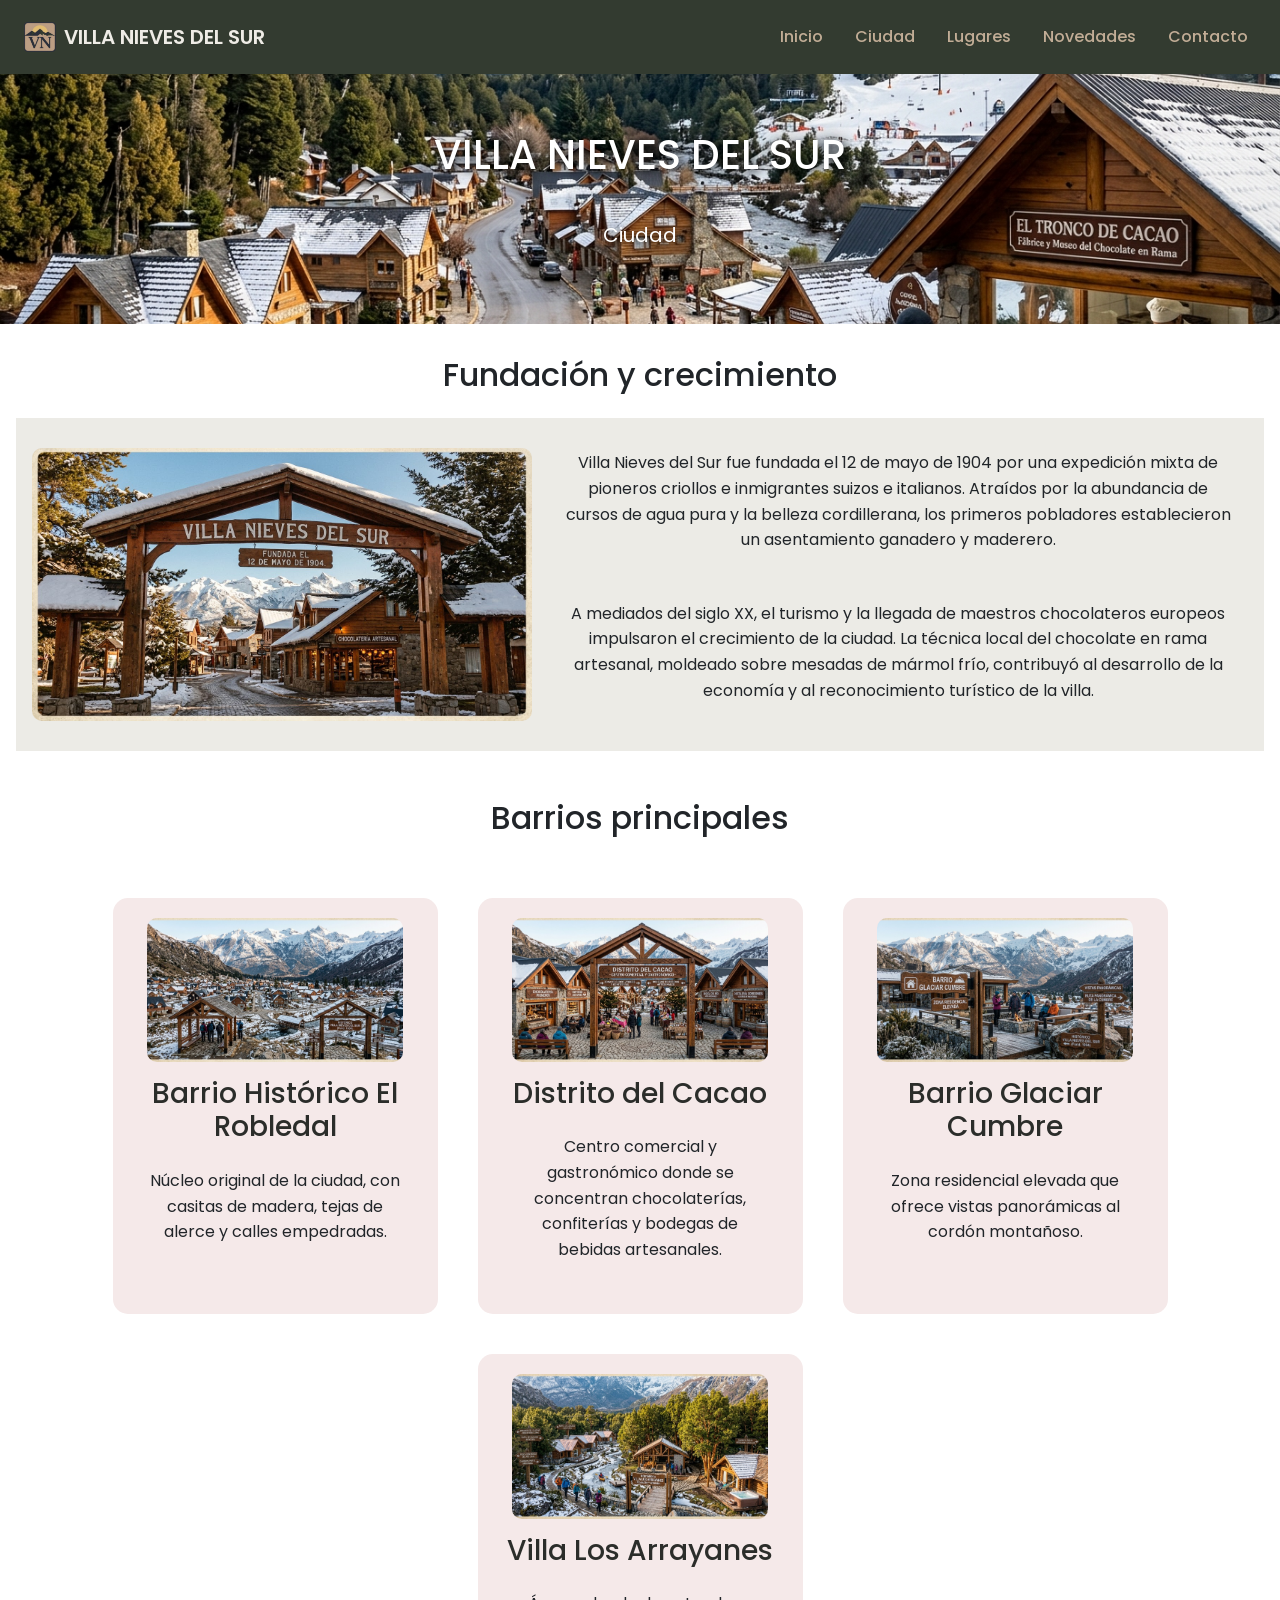
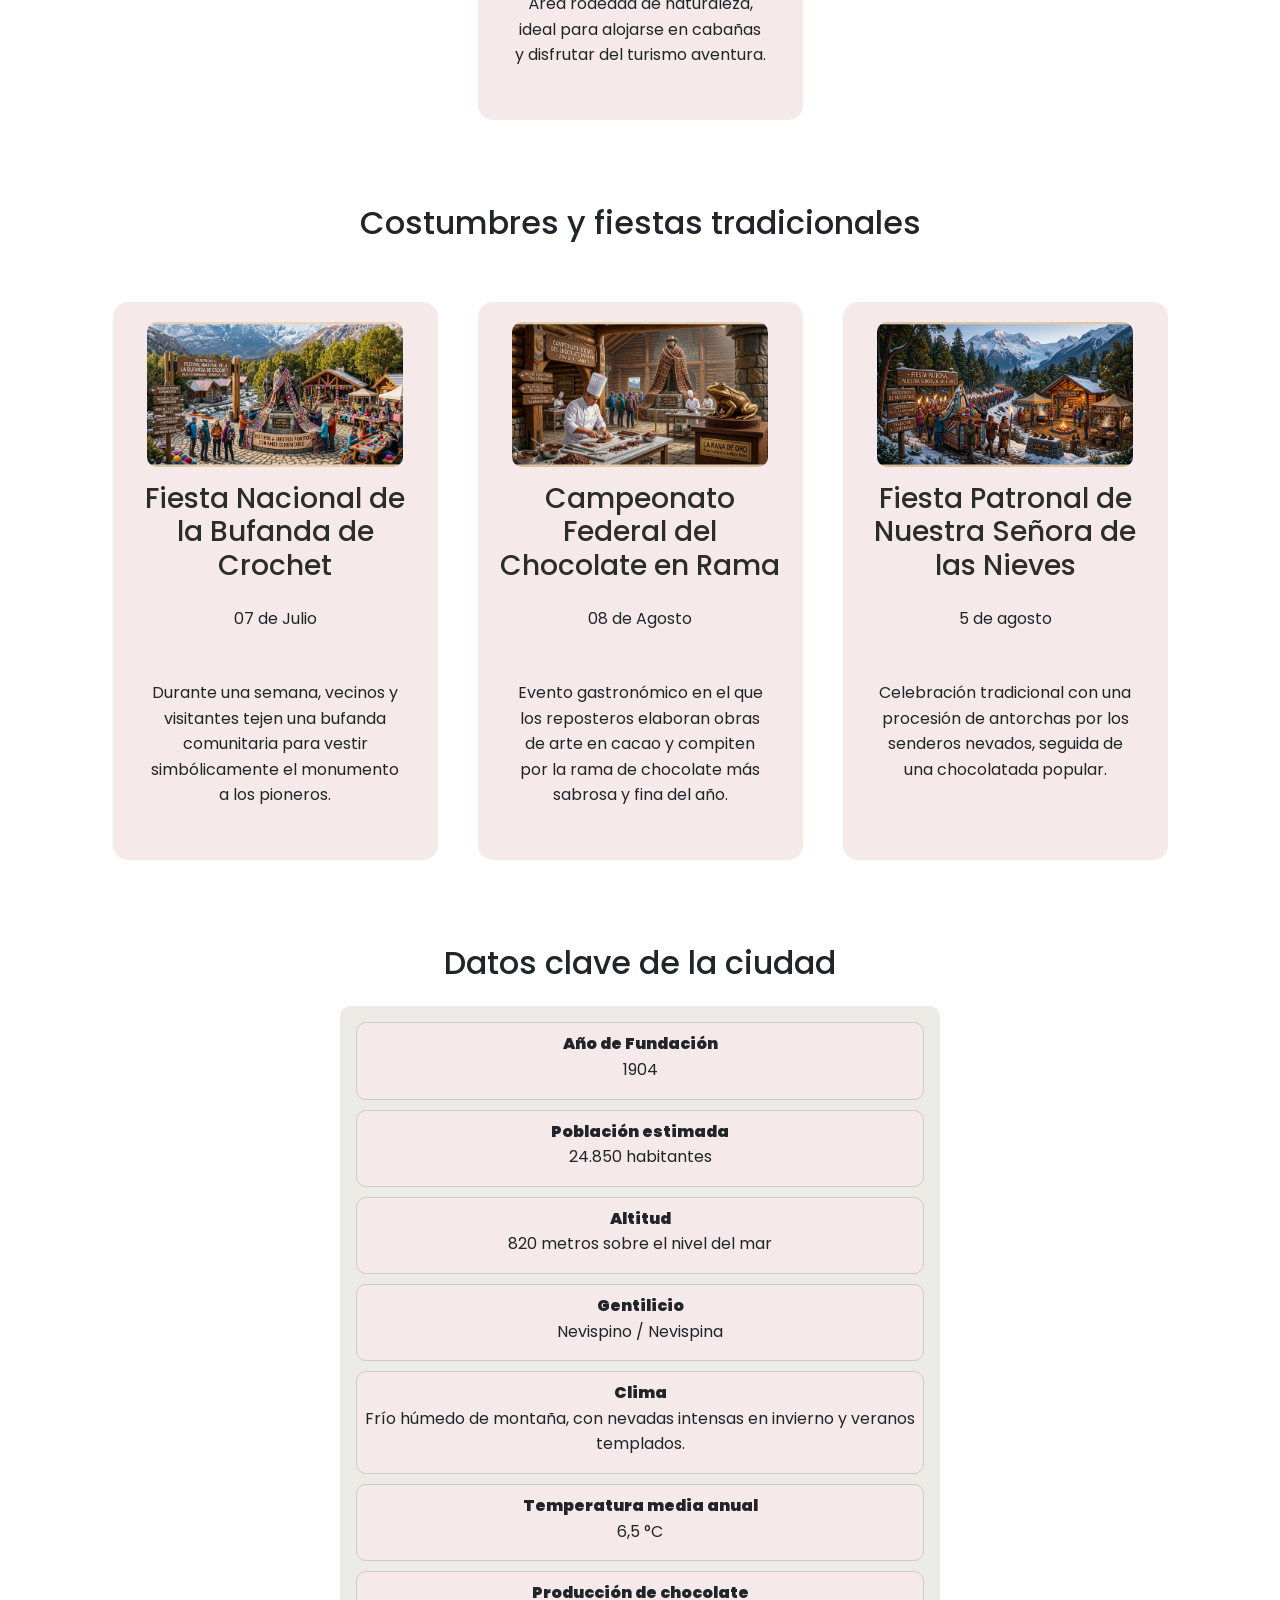
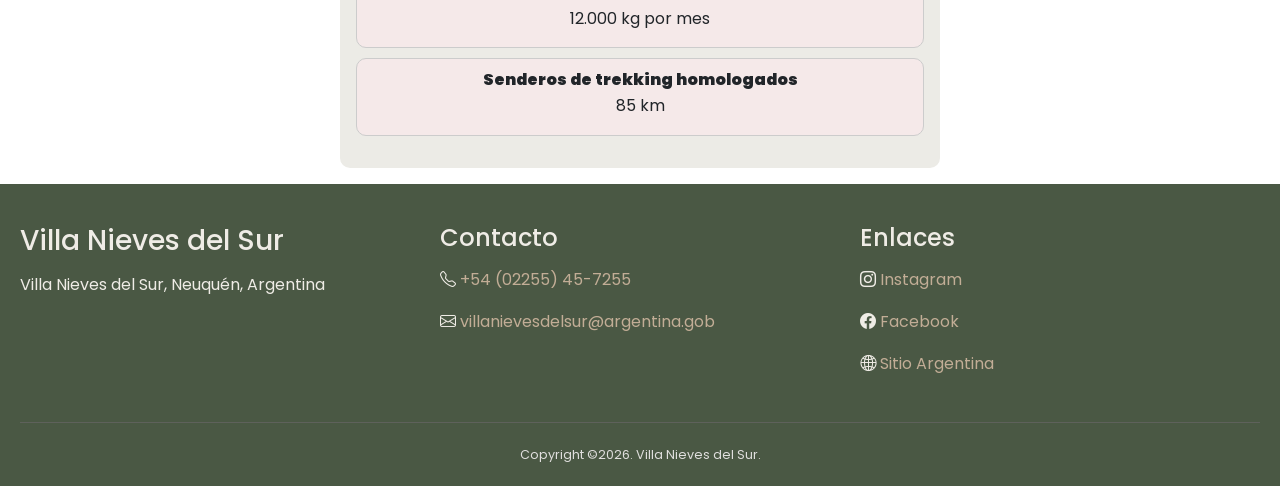
==== commit a1a2d067: "Feat: Add footer media icons" ====
--- a/ciudad.html
+++ b/ciudad.html
@@ -223,16 +223,16 @@
         <!-- Columna 2: Contacto -->
         <div class="footer-col">
         <h4>Contacto</h4>
-        <p><a href="tel:+5402255457255">+54 (02255) 45-7255</a></p>
-        <p><a href="mailto:villanievesdelsur@argentina.gob" class="btn-mail">villanievesdelsur@argentina.gob</a></p>
+        <p><i class="bi bi-telephone"></i> <a href="tel:+5402255457255">+54 (02255) 45-7255</a></p>
+        <p><i class="bi bi-envelope"></i> <a href="mailto:villanievesdelsur@argentina.gob" class="btn-mail">villanievesdelsur@argentina.gob</a></p>
         </div>
 
         <!-- Columna 3: Enlaces externos y Redes -->
         <div class="footer-col">
         <h4>Enlaces</h4>
-        <p><a href="https://www.instagram.com/villa-nieves-del-sur" target="_blank" rel="noopener noreferrer">Instagram</a></p>
-        <p><a href="https://www.facebook.com/villa-nieves-del-sur" target="_blank" rel="noopener noreferrer">Facebook</a></p>
-        <p><a href="https://www.argentina.gob.ar/" target="_blank" rel="noopener noreferrer">Sitio Argentina</a></p>
+        <p><i class="bi bi-instagram"></i> <a href="https://www.instagram.com/villa-nieves-del-sur" target="_blank" rel="noopener noreferrer">Instagram</a></p>
+        <p><i class="bi bi-facebook"></i> <a href="https://www.facebook.com/villa-nieves-del-sur" target="_blank" rel="noopener noreferrer">Facebook</a></p>
+        <p><i class="bi bi-globe2"></i> <a href="https://www.argentina.gob.ar/" target="_blank" rel="noopener noreferrer">Sitio Argentina</a></p>
         </div>
     </div>
 
--- a/css/style.css
+++ b/css/style.css
@@ -1,5 +1,6 @@
 /* Estilos base */
 @import url('https://fonts.googleapis.com/css2?family=Poppins:ital,wght@0,100;0,200;0,300;0,400;0,500;0,600;0,700;0,800;0,900;1,100;1,200;1,300;1,400;1,500;1,600;1,700;1,800;1,900&display=swap');
+@import url("https://cdn.jsdelivr.net/npm/bootstrap-icons@1.13.2/font/bootstrap-icons.min.css");
 
 :root {
   /* Marca y Estructura */
@@ -392,6 +393,7 @@
   text-align: left;
   padding: 0;
   margin-bottom: 10px;
+  font-size: 28px;
 }
 
 .main-div-section-aside ul {
@@ -412,15 +414,22 @@
   color: var(--text-hover-soft);
 }
 
-.main-div-section-aside .aside-container {
+.main-div-section-aside .aside-container .card {
   background-color: var(--bg-secundario);
   padding: 25px 30px;
   border-radius: 10px;
   height: fit-content;
 }
 
+.main-div-section-aside .card {
+  background-color: var(--bg-secundario);
+  padding: 25px 30px;
+  border-radius: 10px;
+  height: fit-content;
+}
+
 .main-div-section-aside .aside-container h3 {
-  font-size: 20px;
+  font-size: 24px;
   margin-bottom: 10px;
 }
 
@@ -435,72 +444,17 @@
   margin-bottom: 25px;
 }
 
-.section-contacto {
-  display: flex;
-  justify-content: center;
-  margin-bottom: 90px;
-}
-
-.section-contacto .form-wrapper {
+.form-wrapper {
   background-color: var(--bg-secundario);
   border-radius: 10px;
   padding: 20px 70px 50px 70px;
 }
 
-.section-contacto form {
+form {
   display: flex;
   flex-direction: column;
 }
 
-.section-contacto form label {
-  font-size: 13px;
-}
-
-.section-contacto form input {
-  height: 32px;
-  font-family: var(--fuente-principal);
-  margin-bottom: 15px;
-}
-
-.section-contacto form input:focus-visible {
-  outline: none;
-  border: 1px solid var(--text-hover-soft);
-}
-
-.section-contacto form textarea:focus-visible {
-  outline: none;
-  border: 1px solid var(--text-hover-soft);
-}
-
-.section-contacto form textarea {
-  width: 100%;
-  max-width: 100%;
-}
-
-.section-contacto form textarea::placeholder {
-  font-family: var(--fuente-principal);
-}
-
-.section-contacto form .button-wrapper {
-  display: flex;
-  justify-content: center;
-  margin-top: 25px;
-}
-
-.section-contacto form .button-wrapper button {
-  background-color: var(--text-hover-strong);
-  border: 1px solid var(--text-hover-strong);
-  padding: 8px 45px;
-  border-radius: 4px;
-  color: var(--bg-principal);
-  font-family: var(--fuente-principal);
-  font-size: 14px;
-}
-
-.section-contacto form .button-wrapper button:hover {
-  background-color: var(--text-hover-soft);
-  border: 1px solid var(--text-hover-soft);
-}
 
 
 /* ----- ESTILOS FOOTER ----- */
@@ -640,11 +594,11 @@
     margin-bottom: 20px;
   }
 
-  .section-contacto .form-wrapper {
+  .form-wrapper {
     padding: 10px 30px 20px 30px;
   }
 
-  .section-contacto h2 {
+  .contacto-title {
     font-size: 18px;
   }
 
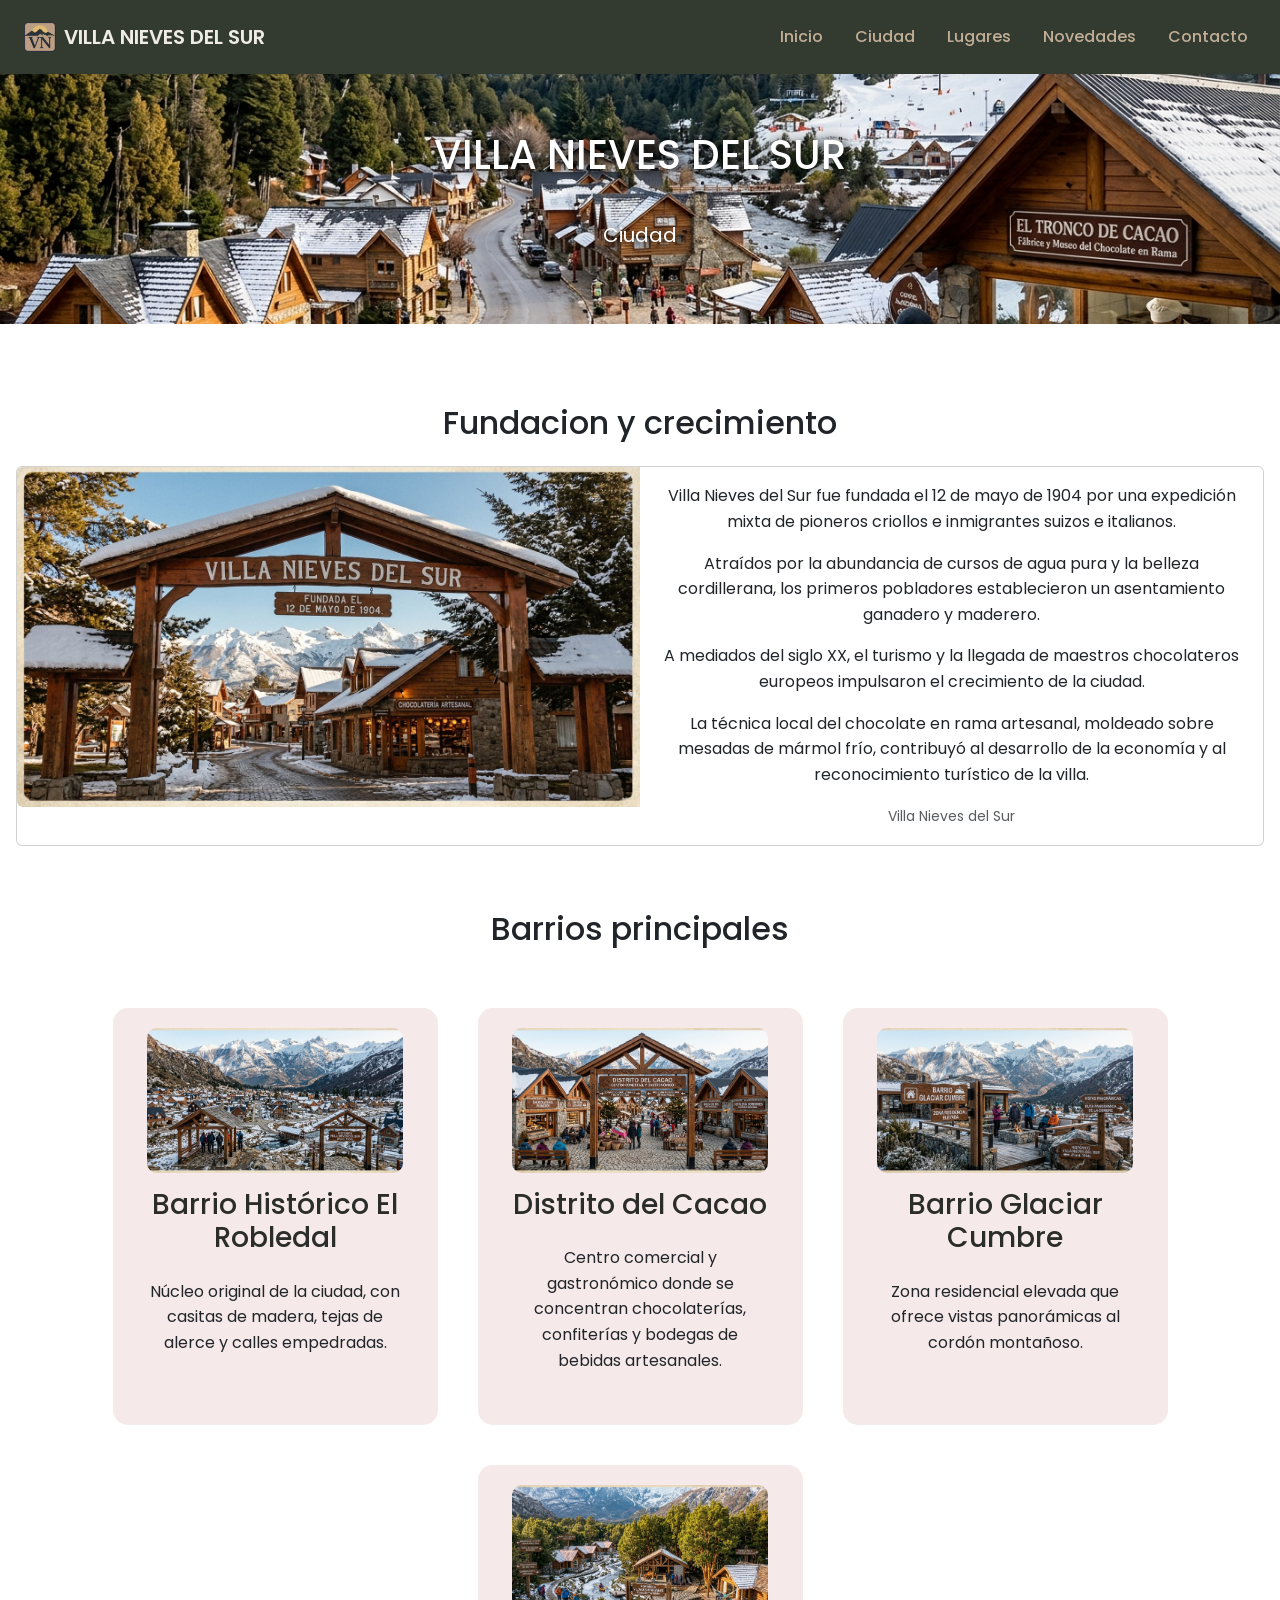
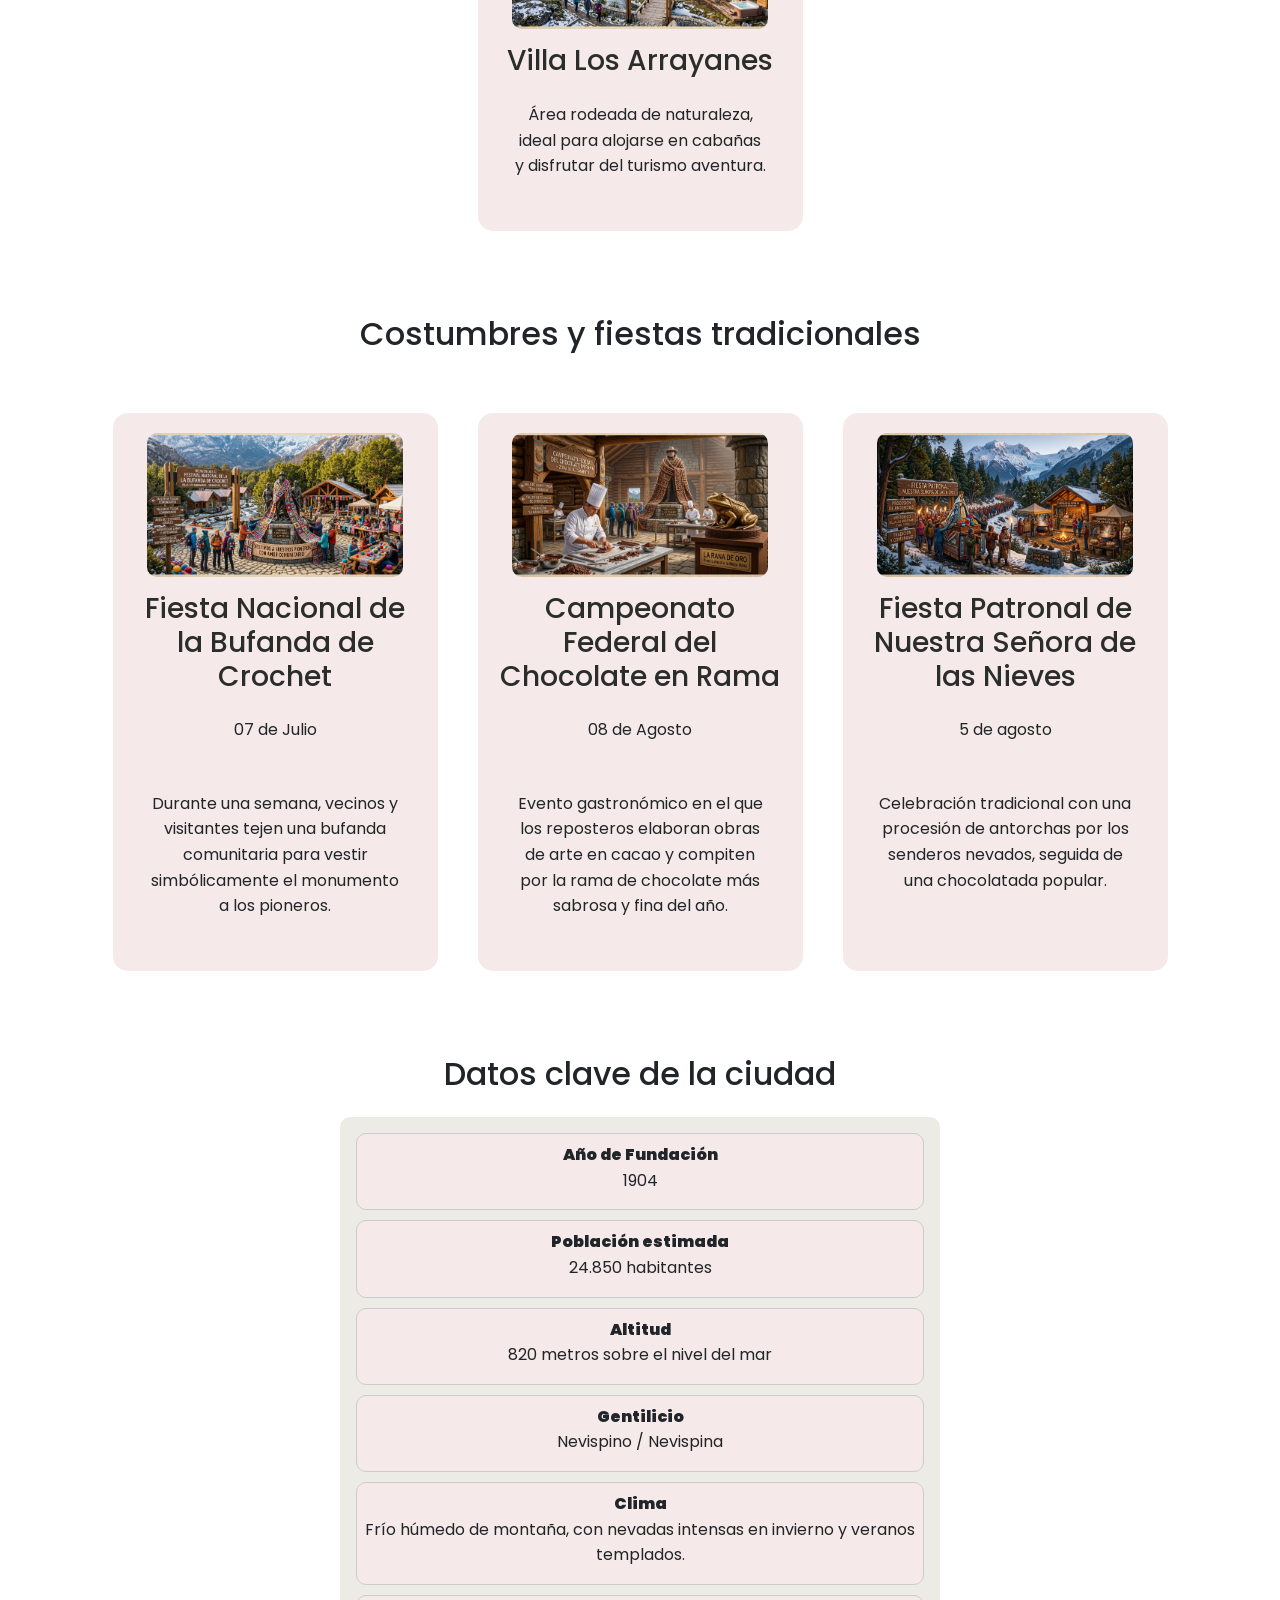
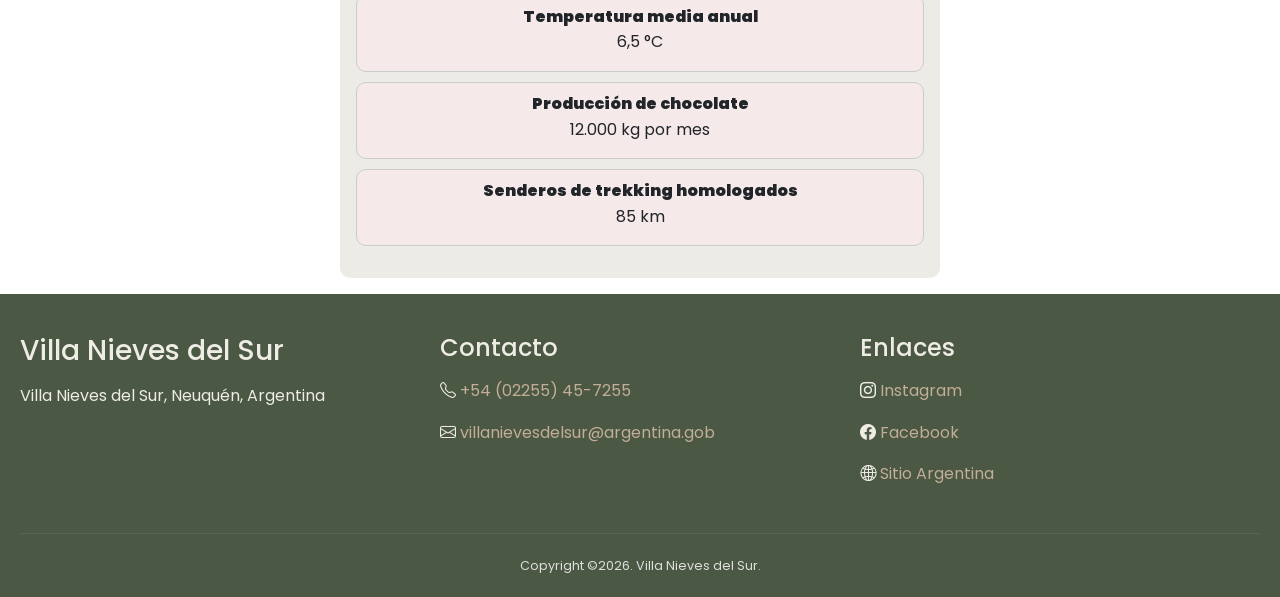
==== commit da90cfb5: "fix: se reemplaza baner principal con card de bootstrap con grillas y responsive" ====
--- a/ciudad.html
+++ b/ciudad.html
@@ -46,33 +46,39 @@
                 <p>Ciudad</p>
             </div>
         </section>
-        <section id="ciudad" class="ciudad">
-                <h2>Fundación y crecimiento</h2>
-                <div class="slide-ciudad">
-                    <img src="img/ciudad/Bienvenido-a-villa-nieves.jpeg" alt="Entrada a Villa Nieves del Sur con cartel de bienvenida y paisaje nevado de montaña">
-              
-                    <article class="textos-ciudad">
-                        <p> Villa Nieves del Sur fue fundada el 12 de mayo de 1904
+        
+             <section id="ciudad" aria-labelledby="titulo-visita" class="mt-5">
+      <h2 id="titulo-visita" class="text-center">Fundacion y crecimiento</h2>
+
+        <div class="card mb-3">
+            <div class="row g-0">
+                <div class="col-12 col-md-6">
+                <img src="img/ciudad/Bienvenido-a-villa-nieves.jpeg" alt="Entrada a la Villa Nieves" class="img-fluid rounded-start">
+                </div>
+                <div class="col-12 col-md-6">
+                    <div class="card-body d-flex flex-column justify-content-center h-100">
+                       
+                        <p class="card-text p-0">Villa Nieves del Sur fue fundada el 12 de mayo de 1904
                         por una expedición mixta de pioneros criollos e
-                        inmigrantes suizos e italianos. Atraídos por la
+                        inmigrantes suizos e italianos.</p>
+                        <p class="card-text p-0">Atraídos por la
                         abundancia de cursos de agua pura y la belleza
                         cordillerana, los primeros pobladores establecieron
-                        un asentamiento ganadero y maderero.
-                        
-                        </p>
-
-                        <p>  A mediados del siglo XX, el turismo y la llegada de
+                        un asentamiento ganadero y maderero.</p>
+                        <p class="card-text p-0">A mediados del siglo XX, el turismo y la llegada de
                         maestros chocolateros europeos impulsaron el crecimiento
-                        de la ciudad. La técnica local del chocolate en rama
+                        de la ciudad.</p>
+                        <p class="card-text p-0">  La técnica local del chocolate en rama
                         artesanal, moldeado sobre mesadas de mármol frío,
                         contribuyó al desarrollo de la economía y al
-                        reconocimiento turístico de la villa.
-                        
-                        </p>
-                    </article>
+                        reconocimiento turístico de la villa.</p>
+                        <p class="card-text p-0"><small class="text-muted">Villa Nieves del Sur</small></p>
+                    </div>
                 </div>
-        </section>
-
+            </div>
+        </div>
+
+    </section>
         <section id="lugares" class="lugares">
             <h2>Barrios principales</h2>
             <div class="atractivos-container">
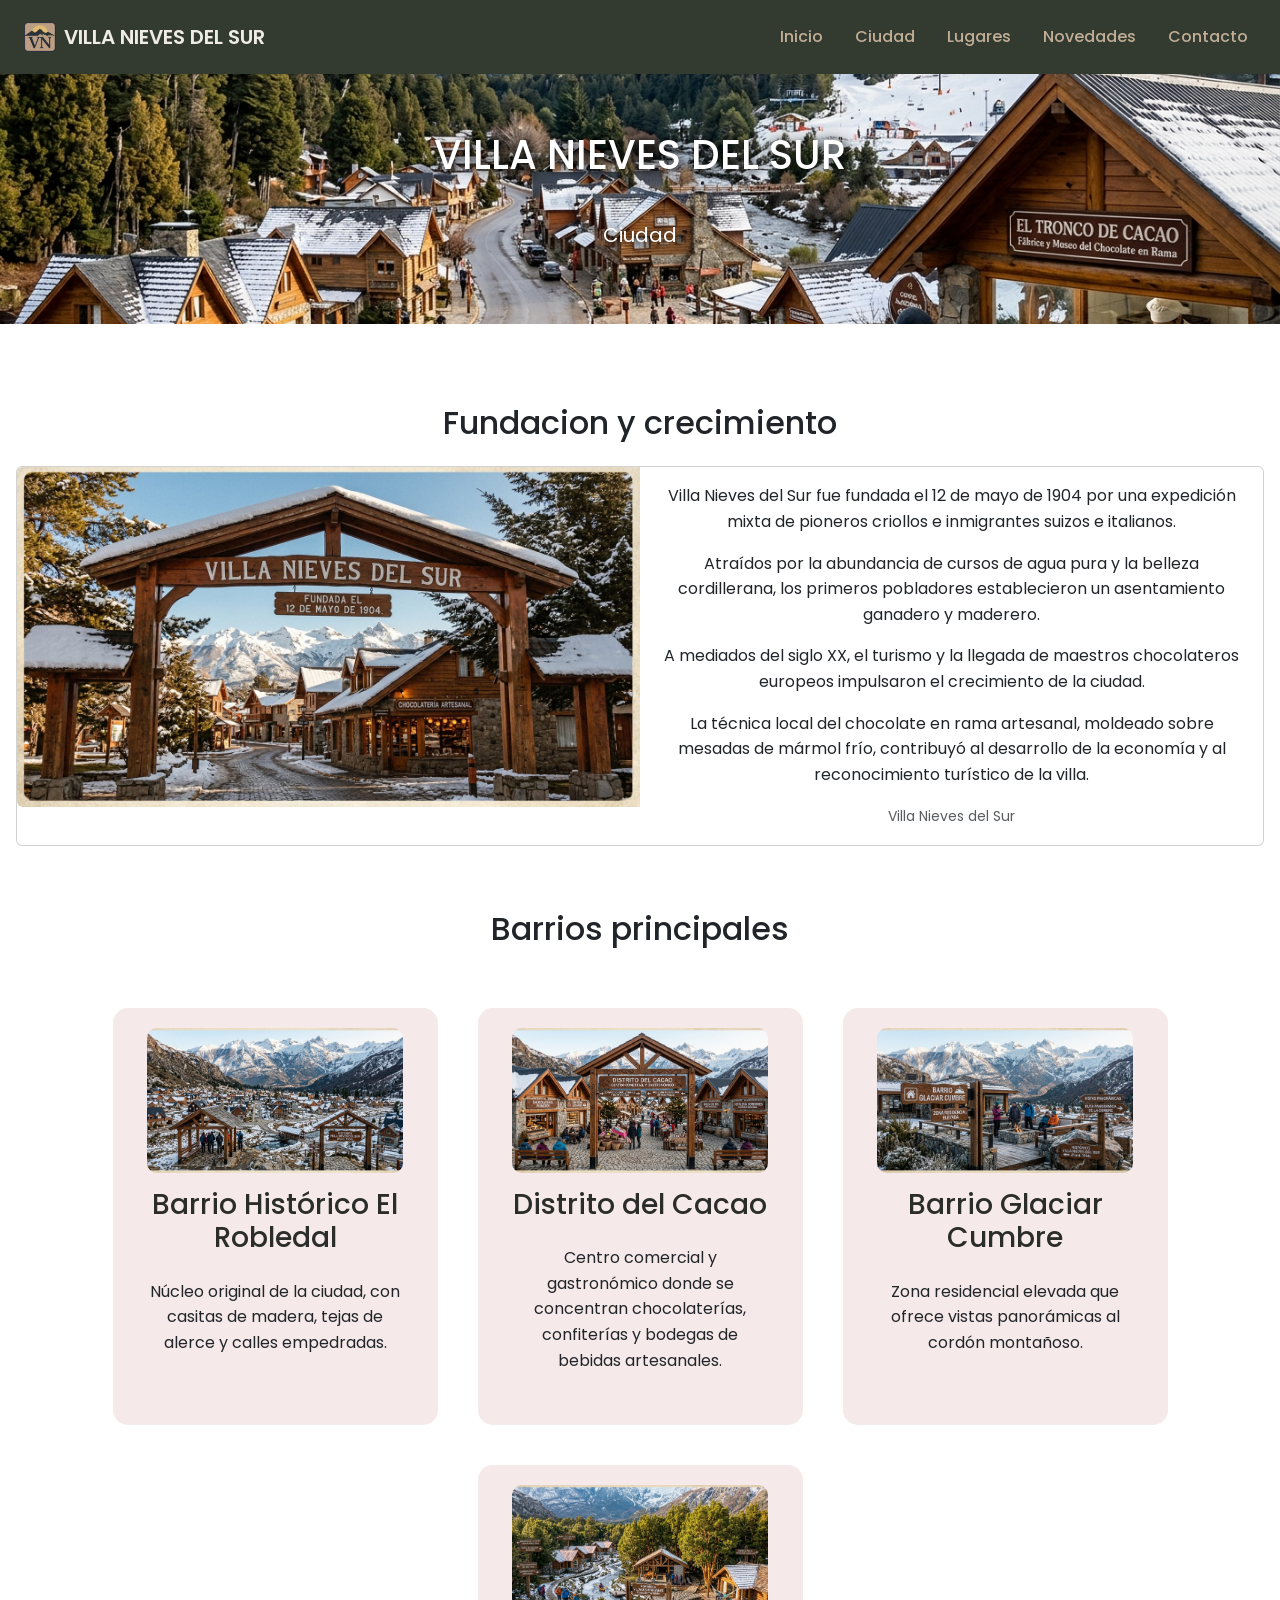
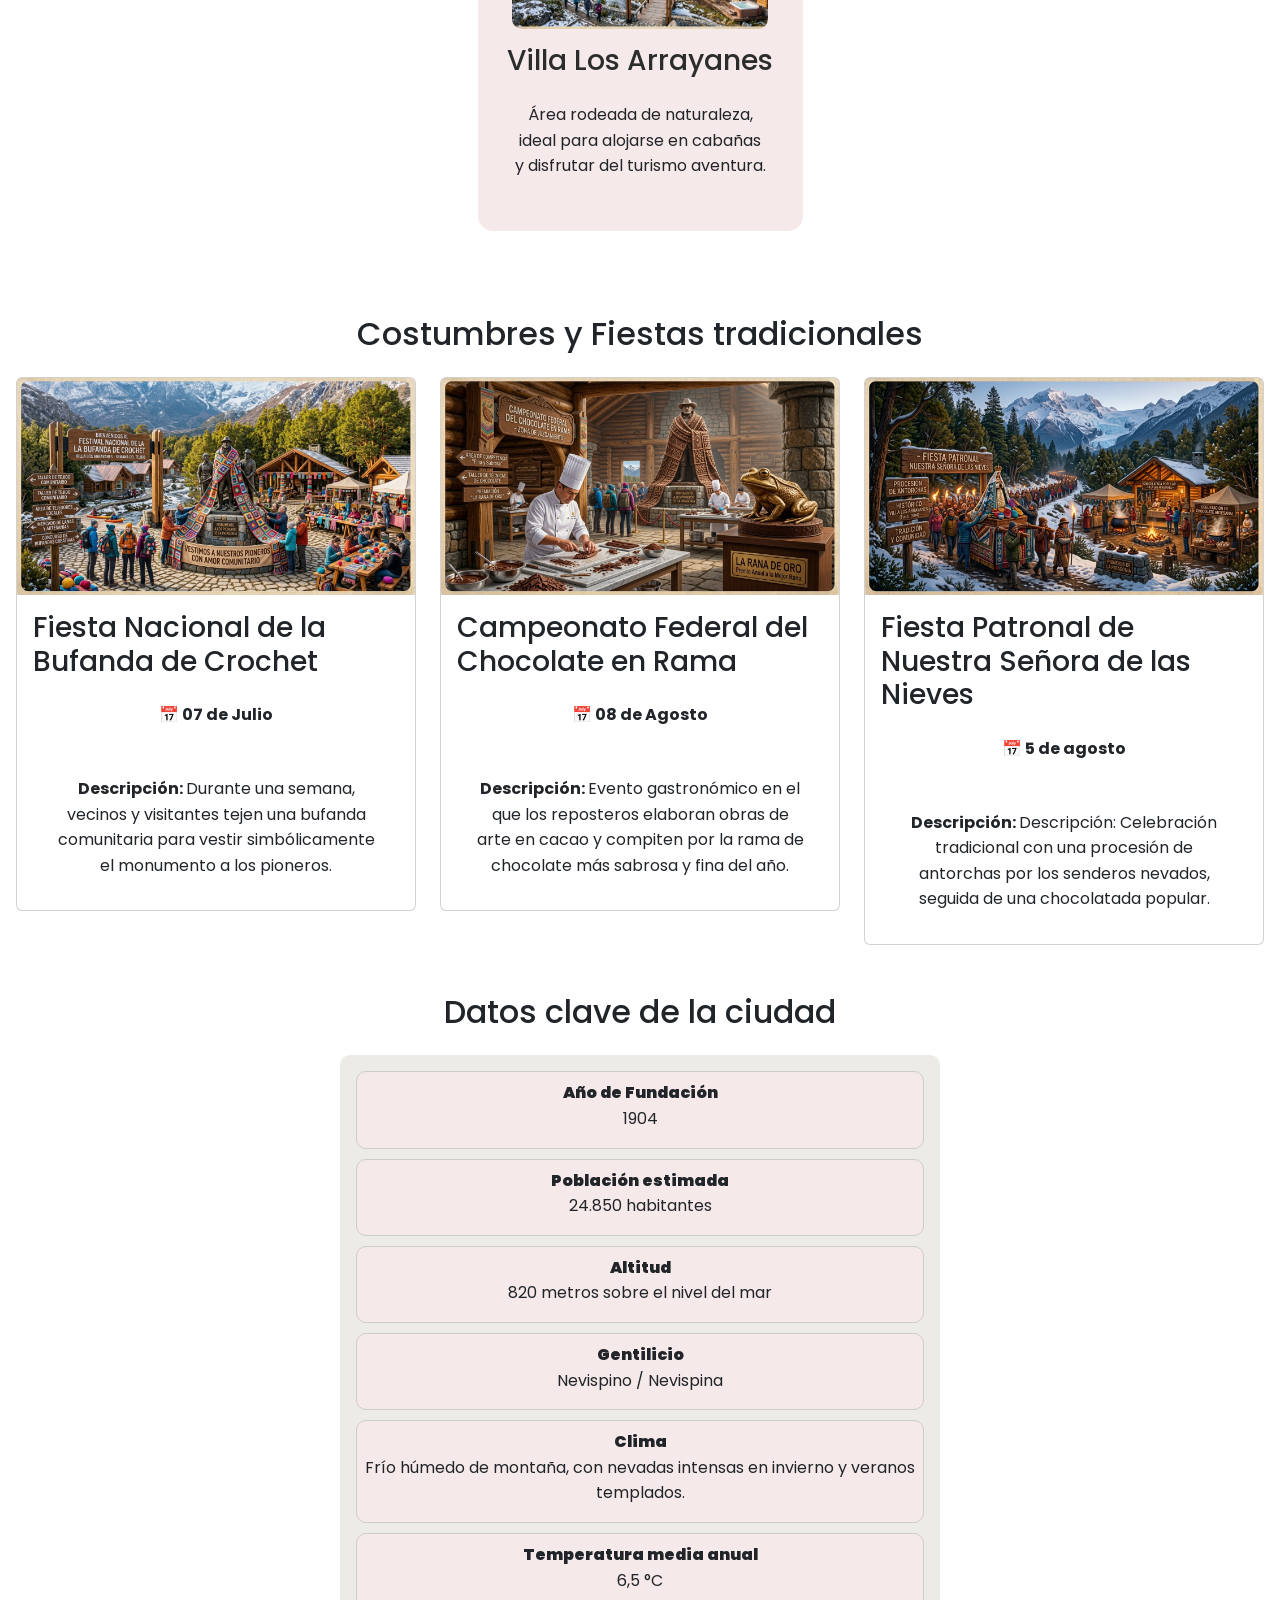
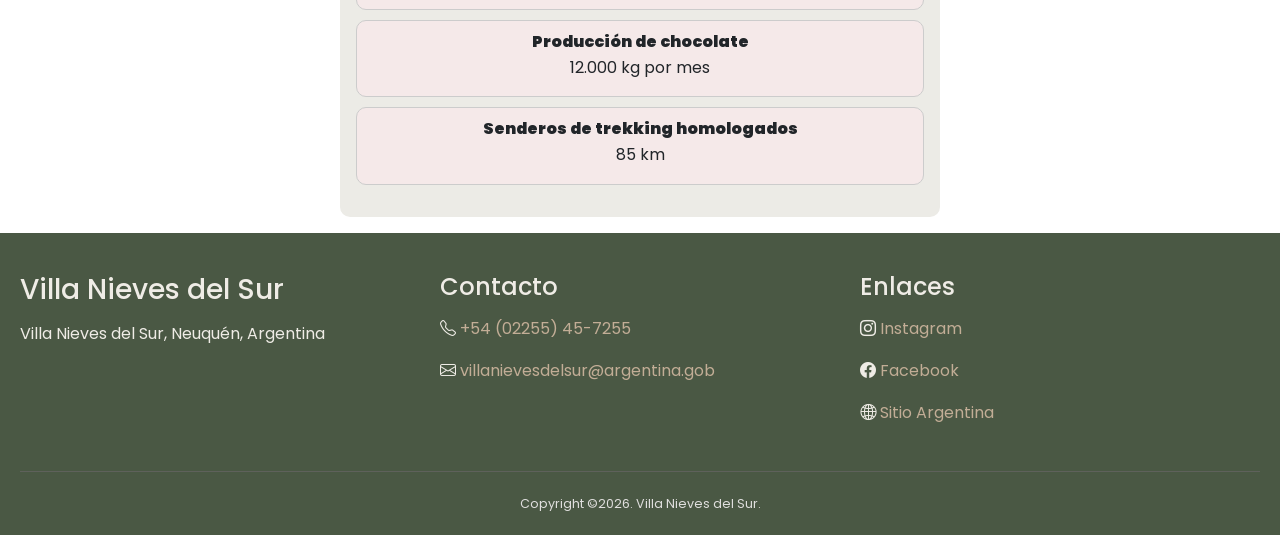
==== commit 301d130f: "fix: se reemplaza seccion de eventos con card grid bootstrap" ====
--- a/ciudad.html
+++ b/ciudad.html
@@ -127,43 +127,43 @@
             </div>
 
         </section>
-
         <section id="eventos" class="eventos">
-            <h2>Costumbres y fiestas tradicionales</h2>
-            <div class="atractivos-container">
-                <article class="tarjeta-atractivo">
-                    <img src="img/ciudad/Festival-de-la-bufanda.jpeg" alt="Fiesta de la bufanda">
-                    <h3>Fiesta Nacional de la Bufanda de Crochet</h3>
-                    <p><time datetime="2026-07">07 de Julio</time></p>
-                    <p>
-                        Durante una semana, vecinos y visitantes tejen
-                        una bufanda comunitaria para vestir simbólicamente
-                        el monumento a los pioneros. </p>
-                </article>
-
-                <article class="tarjeta-atractivo">
-                    <img src="img/ciudad/Campeonato-del-chocolate-en-rama.jpeg" alt="Campeonato Federal Del Chocolate en Rama">
-                    <h3>Campeonato Federal del Chocolate en Rama</h3>
-                    <p><time datetime="2026-08"> 08 de Agosto</time></p>
-                    <p>
-                        Evento gastronómico en el que los reposteros
-                        elaboran obras de arte en cacao y compiten por
-                        la rama de chocolate más sabrosa y fina del año.
-                    </p>
-                    
-                </article>
-
-                <article class="tarjeta-atractivo">
-                    <img src="img/ciudad/Fiesta-Patronal-de-Nuestras-Señoras-de-las-Nieves.jpeg" alt="Fiesta Patronal de Nuestra Señora">
-                    <h3>Fiesta Patronal de Nuestra Señora de las Nieves</h3>
-                    <p><time datetime="2026-08-05">5 de agosto</time></p>
-                    <p>
-                        Celebración tradicional con una procesión de
-                        antorchas por los senderos nevados, seguida
-                        de una chocolatada popular.
-                    </p>
-                </article>
-            </div>
+             <h2>Costumbres y Fiestas tradicionales </h2>
+             <div class="row row-cols-1 row-cols-md-3 g-4">
+                    <div class="col">
+                        <div class="card">
+                        <img src="img/ciudad/Festival-de-la-bufanda.jpeg" class="card-img-top" alt="Fiesta de la Bufanda">
+                        <div class="card-body">
+                            <h3 class="card-title">Fiesta Nacional de la Bufanda de Crochet</h3>
+                            <p class="card-text"><strong><time datetime="2026-07">📅 07 de Julio</time></strong> </p>
+                            <p class="card-text"><strong> Descripción: </strong>  Durante una semana, vecinos y visitantes tejen
+                        una bufanda comunitaria para vestir simbólicamente el monumento a los pioneros.</p>
+                        </div>
+                        </div>
+                    </div>
+                    <div class="col">
+                        <div class="card">
+                        <img src="img/ciudad/Campeonato-del-chocolate-en-rama.jpeg" class="card-img-top" alt="Campeonato Federal Del Chocolate en Rama">
+                        <div class="card-body">
+                            <h3 class="card-title">Campeonato Federal del Chocolate en Rama</h3>
+                            <p class="card-text"><strong><time datetime="2026-08">📅 08 de Agosto</time></strong> </p>
+                            <p class="card-text"><strong> Descripción: </strong> Evento gastronómico en el que los reposteros
+                               elaboran obras de arte en cacao y compiten por la rama de chocolate más sabrosa y fina del año. </p>
+                        </div>
+                        </div>
+                    </div>
+                    <div class="col">
+                        <div class="card">
+                        <img src="img/ciudad/Fiesta-Patronal-de-Nuestras-Señoras-de-las-Nieves.jpeg" class="card-img-top" alt="Fiesta Patronal de Nuestra Señora">
+                        <div class="card-body">
+                            <h3 class="card-title">Fiesta Patronal de Nuestra Señora de las Nieves</h3>
+                            <p class="card-text"><strong><time datetime="2026-08-05">📅 5 de agosto</time></strong> </p>
+                            <p class="card-text"><strong> Descripción: </strong> Descripción: </strong>  Celebración tradicional con una procesión de
+                               antorchas por los senderos nevados, seguida de una chocolatada popular.</p>
+                        </div>
+                        </div>
+                    </div>
+                </div>
 
         </section>
 
--- a/css/style.css
+++ b/css/style.css
@@ -250,6 +250,16 @@
     border-radius:15px;
 }
 
+.presentacion .card,
+.presentacion .tarjeta-atractivo {
+  background-color: var(--bg-secundario);
+}
+
+.presentacion .card-body,
+.presentacion .tarjeta-atractivo {
+  text-align: center;
+}
+
 .tarjeta-atractivo img{
   max-width: 90%;
   object-fit: cover;
@@ -625,9 +635,6 @@
 /* Estilos Lugares INI********************************/
 
 #lugares-interes .lugares-container {
-  display: flex;
-  flex-direction: column;
-  gap: 1.5rem;
   max-width: 1100px;
   margin: 0 auto;
 }
@@ -654,43 +661,32 @@
   margin-top: 0.5rem;
 }
 
-#lugares-interes .lugares-container article {
+/* El fondo interior deja visible la separación de columnas de Bootstrap. */
+#lugares-interes .lugares-container .lugar-card {
   background-color: var(--bg-secundario);
   border-left: 5px solid var(--color-primario);
   border-radius: 6px;
   padding: 1.5rem;
 }
 
-#lugares-interes .lugares-container article h3 {
+#lugares-interes .lugares-container .lugar-card h3 {
   color: var(--textos-primario-oscuro);
   margin-bottom: 0.5rem;
 }
 
-#lugares-interes .lugares-container article p {
+#lugares-interes .lugares-container .lugar-card p {
   text-align: left;
   padding: 0.35rem 0;
 }
 
 #gastronomia .gastronomia-container,
 #excursiones .excursiones-container {
-  display: flex;
-  flex-direction: row;
-  align-items: center;
-  justify-content: center;
-  gap: 2rem;
   max-width: 1100px;
   margin: 0 auto;
   background-color: var(--bg-secundario);
   border-left: 5px solid var(--color-primario);
   border-radius: 6px;
   padding: 1.5rem;
-}
-
-#gastronomia .gastronomia-container ul,
-#excursiones .excursiones-container ul,
-#gastronomia .gastronomia-container figure,
-#excursiones .excursiones-container figure {
-  flex: 1;
 }
 
 #gastronomia .gastronomia-container ul,
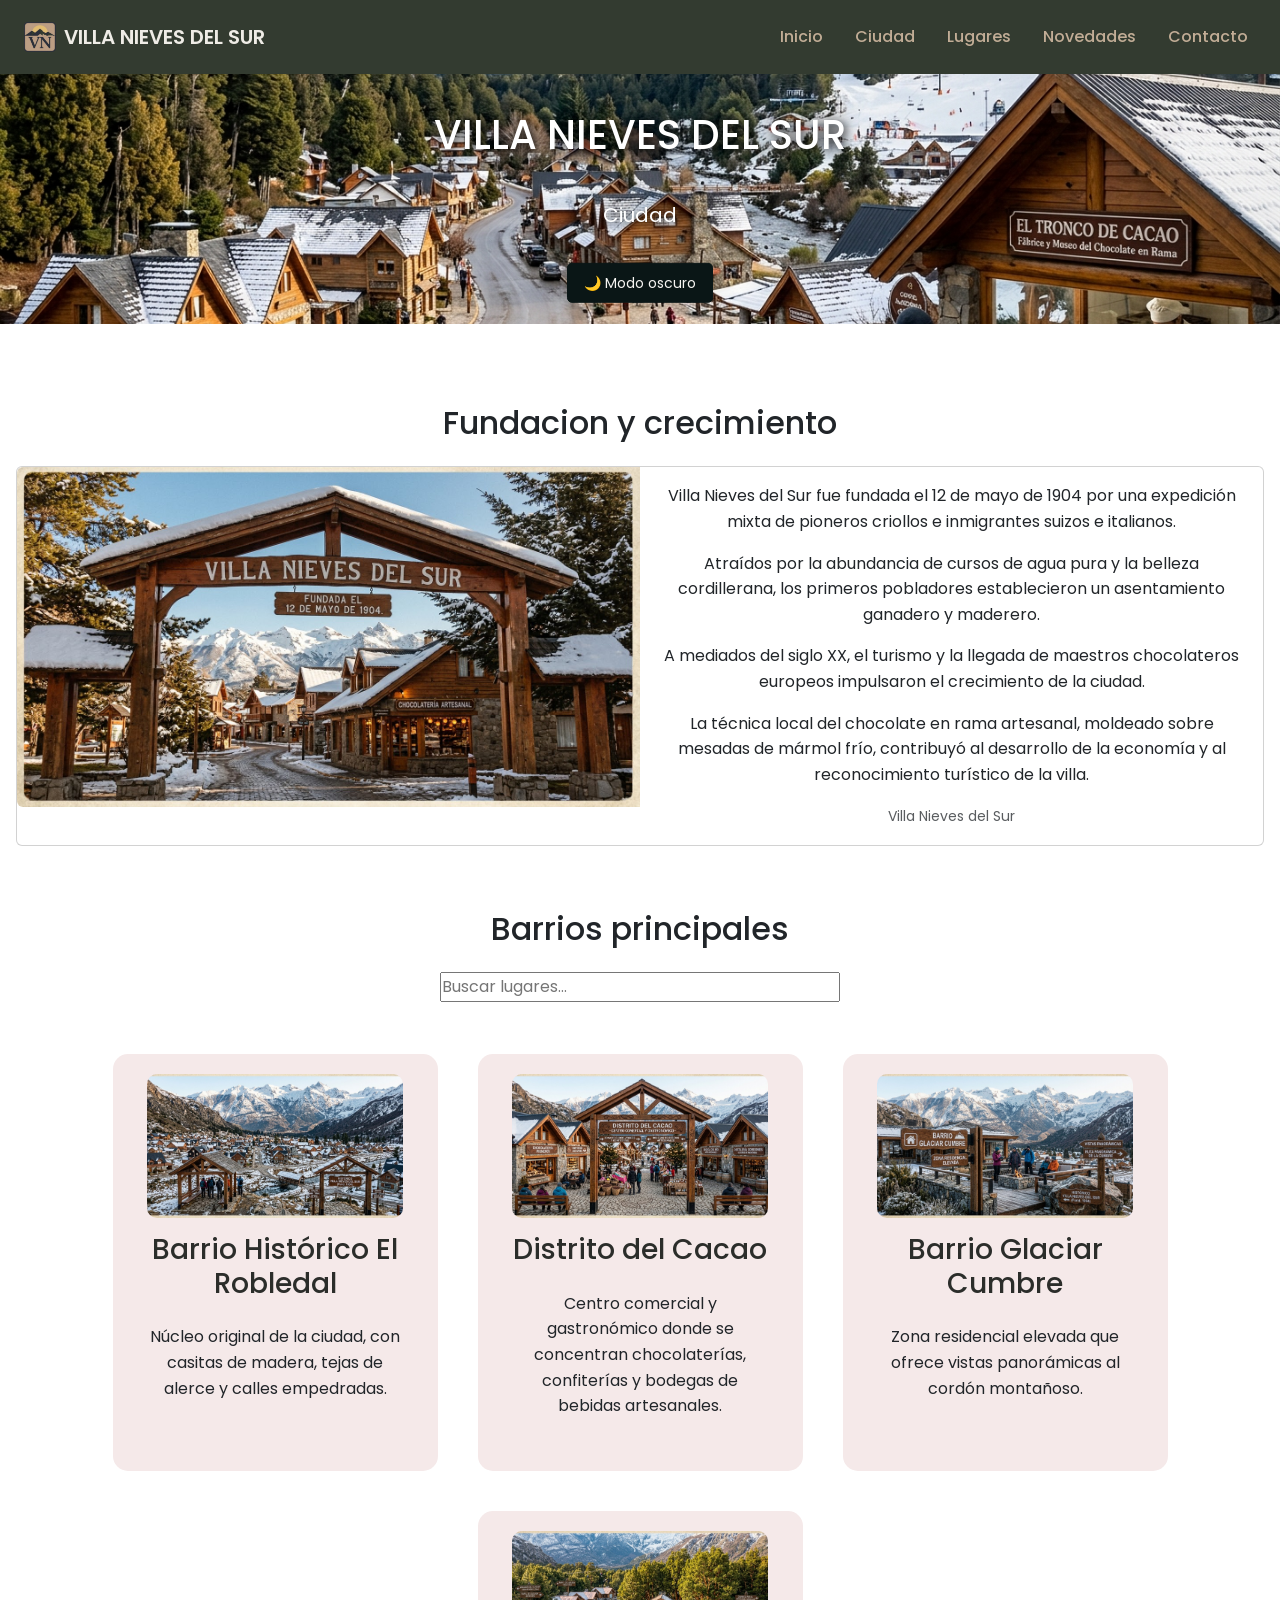
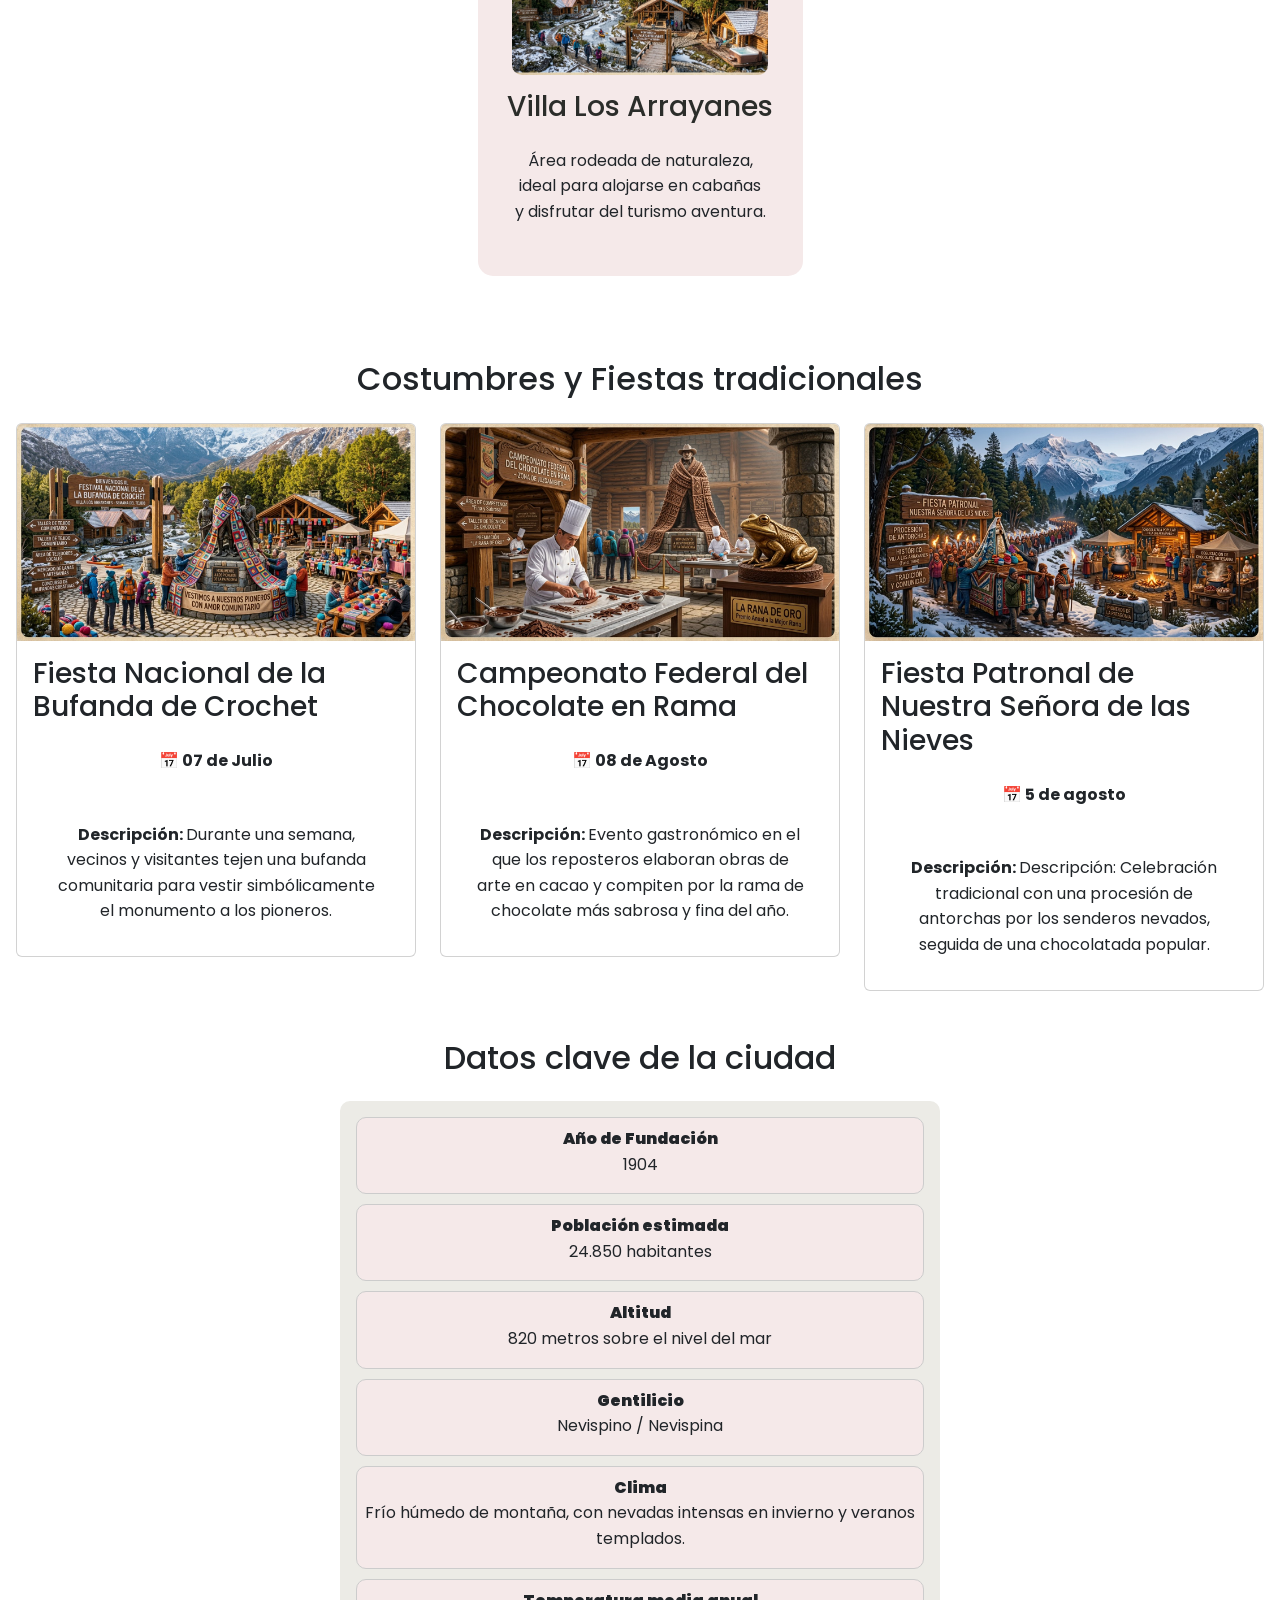
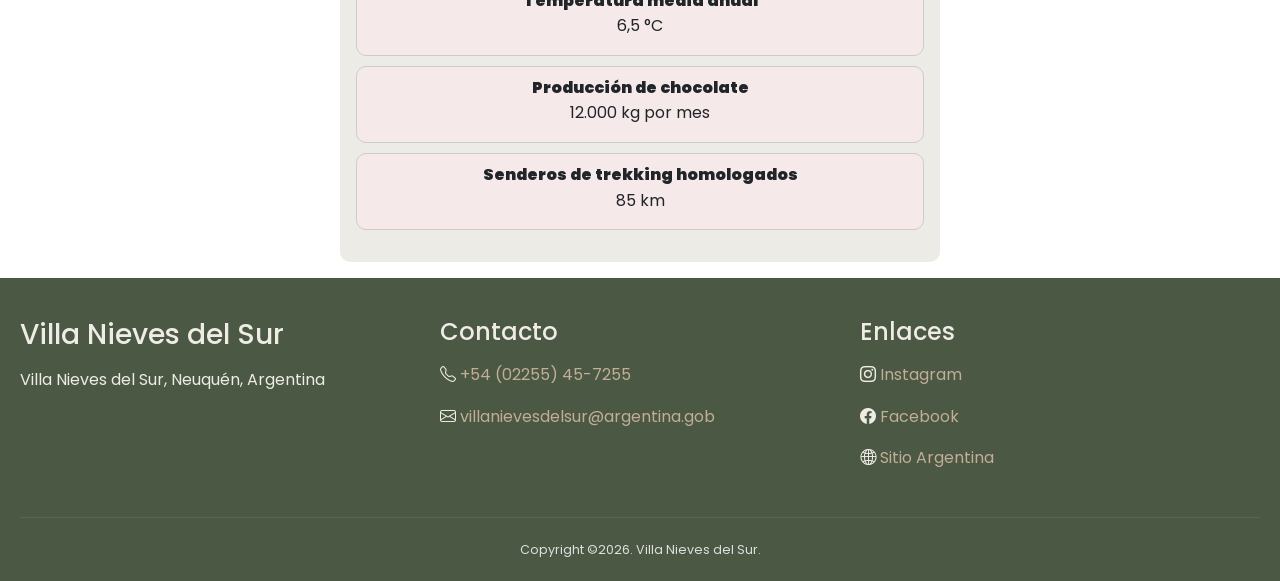
==== commit 8b97bc44: "feat: agregue el js de modo oscuro, hice modificaiones en el css para que se pueda aplicar el modo o" ====
--- a/ciudad.html
+++ b/ciudad.html
@@ -44,6 +44,7 @@
             <div class="textos-principal">
                 <h1>VILLA NIEVES DEL SUR</h1>
                 <p>Ciudad</p>
+                <button type="button" id="modo-oscuro" class="btn-modo-oscuro">🌙 Modo oscuro</button>
             </div>
         </section>
         
@@ -81,6 +82,7 @@
     </section>
         <section id="lugares" class="lugares">
             <h2>Barrios principales</h2>
+            <input id="buscador" class="buscador-atractivos" placeholder="Buscar lugares...">
             <div class="atractivos-container">
                     <article class="tarjeta-atractivo">
                         <img src="img/ciudad/Barrio-Historico-El-Robledal.jpeg">
@@ -247,6 +249,8 @@
         <small class="footer-copyright">Copyright ©2026. Villa Nieves del Sur.</small>
     </div>
 </footer>
+<script src="js/buscador-atractivos.js"></script>
+<script src="js/modo-oscuro.js"></script>
 <script src="https://cdn.jsdelivr.net/npm/bootstrap@5.3.8/dist/js/bootstrap.bundle.min.js"></script>
 </body>
 </html>
--- a/css/style.css
+++ b/css/style.css
@@ -43,6 +43,63 @@
   line-height: 1.6;
   margin: 0 auto;
 }
+
+/* Clases body oscuro */
+
+/* Botón modo oscuro - claro */
+.btn-modo-oscuro {
+  background-color: #0A1616;
+  border: 1px solid #0A1616;
+  padding: 0.5rem 1rem;
+  border-radius: 5px;
+  color: var(--bg-principal);
+  font-family: var(--fuente-principal);
+  font-size: 14px;
+}
+
+body.oscuro .btn-modo-oscuro {
+  background-color: var(--text-hover-strong);
+  background-color: var(--text-hover-strong);
+  border: 1px solid var(--text-hover-soft);
+  color: var(--bg-principal);
+}
+/* Modo oscuro  - Header - Footer - Cards atractivos - Secciones CIUDAD */
+
+body.oscuro { background-color: #222; color: white; } 
+body.oscuro .custom-navbar, body.oscuro footer { 
+  background-color: #111; 
+  color: white; 
+}
+
+body.oscuro h1, body.oscuro h2, body.oscuro h3{ 
+  color: white; 
+}
+body.oscuro .card h3{
+  color:#111;
+}
+
+body.oscuro .tarjeta-atractivo { 
+  background-color: #0A1616; 
+  color: white; 
+}
+body.oscuro .tarjeta-atractivo:hover { 
+  box-shadow: rgba(255, 255, 255, 0.35) 0px 5px 15px; 
+}
+body.oscuro .datos-clave { 
+  background-color: #333; 
+  color: white; 
+}
+
+body.oscuro .datos-container { 
+  background-color: #333; 
+  color: white; 
+}
+
+body.oscuro .dato-importante { 
+  background-color: #444; 
+  color: white; 
+}
+/*----------------------------------*/
 
 a {
   text-decoration: none;
@@ -223,6 +280,15 @@
 }
 
 /*Estilos Index - Atractivos*/
+
+.buscador-atractivos {
+  width:90%;
+  max-width: 400px;
+  margin: 0 auto;
+  display: flex;
+  justify-content: center;
+  margin-bottom: 1rem;
+}
 
 .atractivos-container{
   display: flex;
@@ -343,7 +409,14 @@
   font-style: italic;
   line-height: 1.5;
   margin-bottom:5px;
-}
+  transition: opacity 0.5s ease-in-out;
+  opacity: 1; /* Estado normal */
+}
+
+.adicional p.fade-out {
+  opacity: 0;
+}
+
 
 /*----Estilos Ciudad----*/
 
